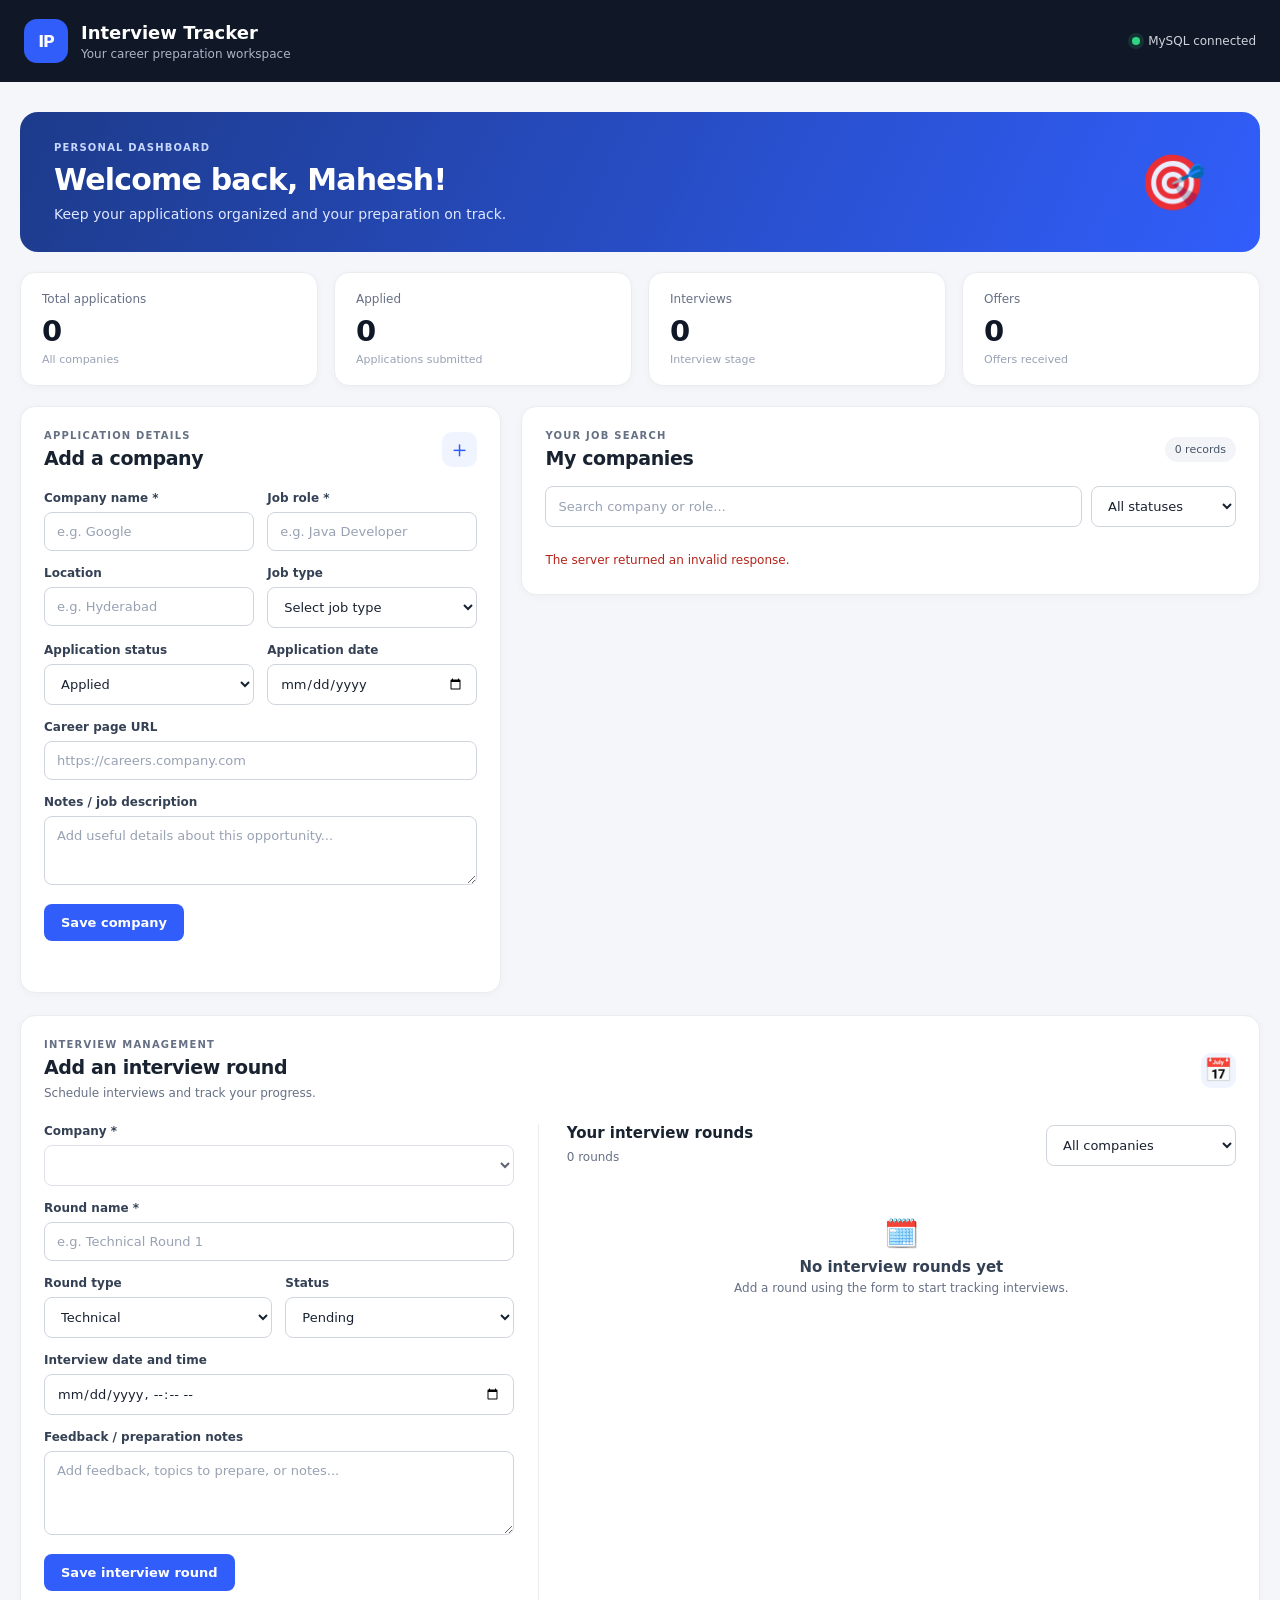
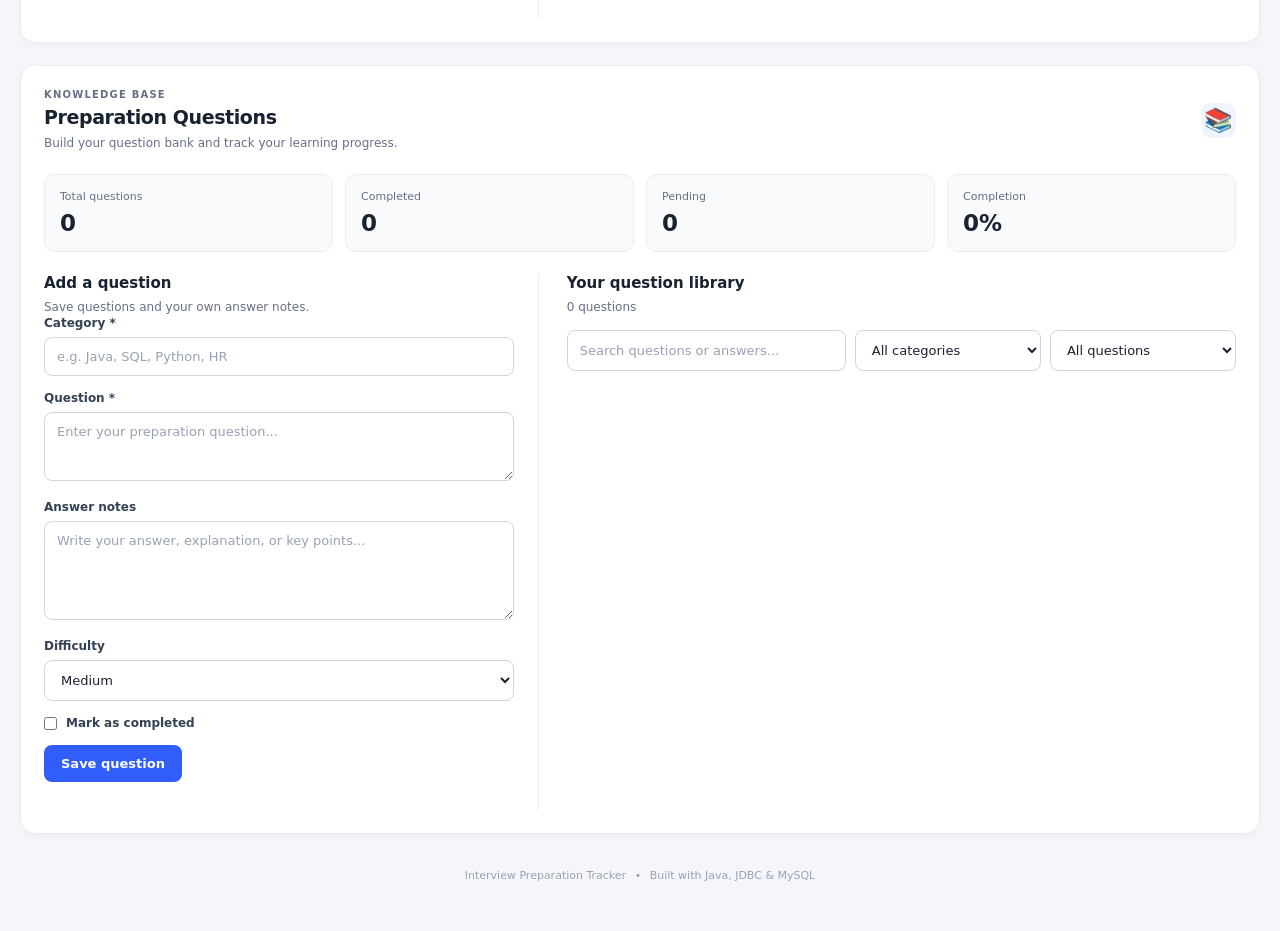
==== frontend/index.html @ dd3cee29 "Build full-stack Interview Preparation Tracker" ====
<!DOCTYPE html>
<html lang="en">
<head>
    <meta charset="UTF-8">
    <meta name="viewport" content="width=device-width, initial-scale=1.0">
    <meta name="description" content="Manage job applications and interview preparation in one place.">
    <title>Interview Preparation Tracker</title>
    <link rel="stylesheet" href="style.css">
</head>
<body>
    <header class="topbar">
        <div class="brand">
            <div class="brand-icon">IP</div>
            <div>
                <h1>Interview Tracker</h1>
                <p>Your career preparation workspace</p>
            </div>
        </div>
        <span class="connection"><span class="connection-dot"></span> MySQL connected</span>
    </header>

    <main class="container">
        <section class="welcome">
            <div>
                <p class="eyebrow">PERSONAL DASHBOARD</p>
                <h2>Welcome back, Mahesh!</h2>
                <p>Keep your applications organized and your preparation on track.</p>
            </div>
            <div class="welcome-icon">🎯</div>
        </section>

        <section class="stats-grid" aria-label="Application statistics">
            <article class="stat-card">
                <span class="stat-label">Total applications</span>
                <strong id="totalCount">0</strong>
                <span class="stat-foot">All companies</span>
            </article>
            <article class="stat-card">
                <span class="stat-label">Applied</span>
                <strong id="appliedCount">0</strong>
                <span class="stat-foot">Applications submitted</span>
            </article>
            <article class="stat-card">
                <span class="stat-label">Interviews</span>
                <strong id="interviewCount">0</strong>
                <span class="stat-foot">Interview stage</span>
            </article>
            <article class="stat-card">
                <span class="stat-label">Offers</span>
                <strong id="offerCount">0</strong>
                <span class="stat-foot">Offers received</span>
            </article>
        </section>

        <section class="content-grid">
            <section class="panel form-panel">
                <div class="panel-heading">
                    <div>
                        <p class="eyebrow">APPLICATION DETAILS</p>
                        <h2 id="formHeading">Add a company</h2>
                    </div>
                    <span class="heading-icon">＋</span>
                </div>

                <form id="companyForm">
                    <div class="form-row">
                        <div class="field">
                            <label for="companyName">Company name *</label>
                            <input id="companyName" name="companyName" type="text"
                                   maxlength="150" placeholder="e.g. Google" required>
                        </div>
                        <div class="field">
                            <label for="jobRole">Job role *</label>
                            <input id="jobRole" name="jobRole" type="text"
                                   maxlength="150" placeholder="e.g. Java Developer" required>
                        </div>
                    </div>

                    <div class="form-row">
                        <div class="field">
                            <label for="jobLocation">Location</label>
                            <input id="jobLocation" name="jobLocation" type="text"
                                   maxlength="150" placeholder="e.g. Hyderabad">
                        </div>
                        <div class="field">
                            <label for="jobType">Job type</label>
                            <select id="jobType" name="jobType">
                                <option value="">Select job type</option>
                                <option>Full-time</option>
                                <option>Part-time</option>
                                <option>Internship</option>
                                <option>Contract</option>
                                <option>Remote</option>
                            </select>
                        </div>
                    </div>

                    <div class="form-row">
                        <div class="field">
                            <label for="applicationStatus">Application status</label>
                            <select id="applicationStatus" name="applicationStatus">
                                <option value="APPLIED">Applied</option>
                                <option value="ASSESSMENT">Assessment</option>
                                <option value="INTERVIEW">Interview</option>
                                <option value="OFFER">Offer</option>
                                <option value="REJECTED">Rejected</option>
                                <option value="WITHDRAWN">Withdrawn</option>
                            </select>
                        </div>
                        <div class="field">
                            <label for="applicationDate">Application date</label>
                            <input id="applicationDate" name="applicationDate" type="date">
                        </div>
                    </div>

                    <div class="field">
                        <label for="websiteUrl">Career page URL</label>
                        <input id="websiteUrl" name="websiteUrl" type="url"
                               maxlength="500" placeholder="https://careers.company.com">
                    </div>

                    <div class="field">
                        <label for="jobDescription">Notes / job description</label>
                        <textarea id="jobDescription" name="jobDescription" rows="3"
                                  placeholder="Add useful details about this opportunity..."></textarea>
                    </div>

                    <div class="form-actions">
                        <button type="submit" class="btn-primary" id="submitButton">Save company</button>
                        <button type="button" class="btn-secondary hidden"
                                id="cancelEditButton">Cancel</button>
                    </div>
                </form>
                <p id="formMessage" class="message" role="status"></p>
            </section>

            <section class="panel companies-panel">
                <div class="panel-heading list-heading">
                    <div>
                        <p class="eyebrow">YOUR JOB SEARCH</p>
                        <h2>My companies</h2>
                    </div>
                    <span id="companyCountLabel" class="count-label">0 records</span>
                </div>

                <div class="toolbar">
                    <input id="searchInput" type="search"
                           placeholder="Search company or role..."
                           aria-label="Search companies">
                    <select id="statusFilter" aria-label="Filter by status">
                        <option value="">All statuses</option>
                        <option value="APPLIED">Applied</option>
                        <option value="ASSESSMENT">Assessment</option>
                        <option value="INTERVIEW">Interview</option>
                        <option value="OFFER">Offer</option>
                        <option value="REJECTED">Rejected</option>
                        <option value="WITHDRAWN">Withdrawn</option>
                    </select>
                </div>

                <div id="loadingMessage" class="empty-state">Loading your companies...</div>
                <div id="companyList" class="company-list"></div>
                <div id="emptyMessage" class="empty-state hidden">
                    <div class="empty-icon">📂</div>
                    <h3>No companies found</h3>
                    <p>Add your first application using the form.</p>
                </div>
                <p id="listMessage" class="message" role="status"></p>
            </section>
        </section>

        <!-- Interview Rounds Management -->
        <section class="panel rounds-panel">
            <div class="panel-heading">
                <div>
                    <p class="eyebrow">INTERVIEW MANAGEMENT</p>
                    <h2 id="roundFormHeading">Add an interview round</h2>
                    <p class="section-subtitle">Schedule interviews and track your progress.</p>
                </div>
                <span class="heading-icon">📅</span>
            </div>

            <div class="rounds-grid">
                <section class="round-form-section">
                    <form id="roundForm">
                        <div class="field">
                            <label for="roundCompanyId">Company *</label>
                            <select id="roundCompanyId" required>
                                <option value="">Select a company</option>
                            </select>
                        </div>

                        <div class="field">
                            <label for="roundName">Round name *</label>
                            <input id="roundName" type="text" maxlength="100"
                                   placeholder="e.g. Technical Round 1" required>
                        </div>

                        <div class="form-row">
                            <div class="field">
                                <label for="roundType">Round type</label>
                                <select id="roundType">
                                    <option value="TECHNICAL">Technical</option>
                                    <option value="HR">HR</option>
                                    <option value="CODING">Coding</option>
                                    <option value="MANAGERIAL">Managerial</option>
                                    <option value="BEHAVIORAL">Behavioral</option>
                                    <option value="APTITUDE">Aptitude</option>
                                    <option value="OTHER">Other</option>
                                </select>
                            </div>
                            <div class="field">
                                <label for="roundStatus">Status</label>
                                <select id="roundStatus">
                                    <option value="PENDING">Pending</option>
                                    <option value="SCHEDULED">Scheduled</option>
                                    <option value="COMPLETED">Completed</option>
                                    <option value="CANCELLED">Cancelled</option>
                                </select>
                            </div>
                        </div>

                        <div class="field">
                            <label for="roundDate">Interview date and time</label>
                            <input id="roundDate" type="datetime-local">
                        </div>

                        <div class="field">
                            <label for="roundFeedback">Feedback / preparation notes</label>
                            <textarea id="roundFeedback" rows="4"
                                      placeholder="Add feedback, topics to prepare, or notes..."></textarea>
                        </div>

                        <div class="form-actions">
                            <button type="submit" class="btn-primary" id="roundSubmitButton">
                                Save interview round
                            </button>
                            <button type="button" class="btn-secondary hidden"
                                    id="cancelRoundEditButton">Cancel</button>
                        </div>
                    </form>
                    <p id="roundFormMessage" class="message" role="status"></p>
                </section>

                <section class="round-list-section">
                    <div class="round-list-heading">
                        <div>
                            <h3>Your interview rounds</h3>
                            <p id="roundCountLabel" class="section-subtitle">0 rounds</p>
                        </div>
                        <select id="roundCompanyFilter" aria-label="Filter rounds by company">
                            <option value="">All companies</option>
                        </select>
                    </div>

                    <div id="roundLoadingMessage" class="empty-state hidden">
                        Loading interview rounds...
                    </div>
                    <div id="roundList" class="round-list"></div>
                    <div id="roundEmptyMessage" class="empty-state hidden">
                        <div class="empty-icon">🗓️</div>
                        <h3>No interview rounds yet</h3>
                        <p>Add a round using the form to start tracking interviews.</p>
                    </div>
                    <p id="roundListMessage" class="message" role="status"></p>
                </section>
            </div>
        </section>

        <!-- PREPARATION QUESTIONS -->
        <section class="panel questions-panel">
            <div class="panel-heading">
                <div>
                    <p class="eyebrow">KNOWLEDGE BASE</p>
                    <h2>Preparation Questions</h2>
                    <p class="section-subtitle">Build your question bank and track your learning progress.</p>
                </div>
                <span class="heading-icon">📚</span>
            </div>

            <div class="question-stats">
                <div class="question-stat">
                    <span>Total questions</span>
                    <strong id="questionTotalCount">0</strong>
                </div>
                <div class="question-stat">
                    <span>Completed</span>
                    <strong id="questionCompletedCount">0</strong>
                </div>
                <div class="question-stat">
                    <span>Pending</span>
                    <strong id="questionPendingCount">0</strong>
                </div>
                <div class="question-stat">
                    <span>Completion</span>
                    <strong id="questionProgressPercent">0%</strong>
                </div>
            </div>

            <div class="questions-grid">
                <section class="question-form-section">
                    <h3 id="questionFormHeading">Add a question</h3>
                    <p class="section-subtitle">Save questions and your own answer notes.</p>

                    <form id="questionForm">
                        <div class="field">
                            <label for="questionCategory">Category *</label>
                            <input id="questionCategory" type="text" maxlength="100"
                                   list="questionCategoryOptions"
                                   placeholder="e.g. Java, SQL, Python, HR" required>
                            <datalist id="questionCategoryOptions">
                                <option value="Java"></option>
                                <option value="SQL"></option>
                                <option value="Python"></option>
                                <option value="JavaScript"></option>
                                <option value="React"></option>
                                <option value="HR"></option>
                                <option value="Aptitude"></option>
                            </datalist>
                        </div>

                        <div class="field">
                            <label for="questionText">Question *</label>
                            <textarea id="questionText" rows="3" maxlength="10000"
                                      placeholder="Enter your preparation question..." required></textarea>
                        </div>

                        <div class="field">
                            <label for="questionAnswerNotes">Answer notes</label>
                            <textarea id="questionAnswerNotes" rows="5"
                                      placeholder="Write your answer, explanation, or key points..."></textarea>
                        </div>

                        <div class="field">
                            <label for="questionDifficulty">Difficulty</label>
                            <select id="questionDifficulty">
                                <option value="EASY">Easy</option>
                                <option value="MEDIUM" selected>Medium</option>
                                <option value="HARD">Hard</option>
                            </select>
                        </div>

                        <div class="field question-completed-field">
                            <label>
                                <input id="questionIsCompleted" type="checkbox">
                                Mark as completed
                            </label>
                        </div>

                        <div class="form-actions">
                            <button type="submit" class="btn-primary" id="questionSubmitButton">
                                Save question
                            </button>
                            <button type="button" class="btn-secondary hidden"
                                    id="cancelQuestionEditButton">Cancel</button>
                        </div>
                    </form>
                    <p id="questionFormMessage" class="message" role="status"></p>
                </section>

                <section class="question-list-section">
                    <div class="question-list-heading">
                        <div>
                            <h3>Your question library</h3>
                            <p id="questionCountLabel" class="section-subtitle">0 questions</p>
                        </div>
                    </div>

                    <div class="question-filters">
                        <input id="questionSearch" type="search"
                               placeholder="Search questions or answers..."
                               aria-label="Search questions">
                        <select id="questionCategoryFilter" aria-label="Filter by category">
                            <option value="">All categories</option>
                        </select>
                        <select id="questionCompletionFilter" aria-label="Filter by completion">
                            <option value="">All questions</option>
                            <option value="pending">Pending</option>
                            <option value="completed">Completed</option>
                        </select>
                    </div>

                    <div id="questionLoadingMessage" class="empty-state hidden">
                        Loading questions...
                    </div>
                    <div id="questionList" class="question-list"></div>
                    <div id="questionEmptyMessage" class="empty-state hidden">
                        <div class="empty-icon">📝</div>
                        <h3>No questions found</h3>
                        <p>Add a question or change your search filters.</p>
                    </div>
                    <p id="questionListMessage" class="message" role="status"></p>
                </section>
            </div>
        </section>



        <footer>
            <p>Interview Preparation Tracker <span>•</span> Built with Java, JDBC & MySQL</p>
        </footer>
    </main>

    <script src="script.js"></script>
</body>
</html>
---- frontend/style.css ----
:root {
    font-family: Inter, ui-sans-serif, system-ui, -apple-system, BlinkMacSystemFont, "Segoe UI", sans-serif;
    color: #182230;
    background: #f4f6fa;
    font-synthesis: none;
    text-rendering: optimizeLegibility;
}

* {
    box-sizing: border-box;
}

body {
    margin: 0;
    min-width: 320px;
}

button, input, select, textarea {
    font: inherit;
}

.topbar {
    min-height: 82px;
    padding: 16px max(24px, calc((100% - 1240px) / 2));
    background: #101828;
    color: #fff;
    display: flex;
    align-items: center;
    justify-content: space-between;
    gap: 20px;
}

.brand {
    display: flex;
    align-items: center;
    gap: 13px;
}

.brand-icon {
    width: 44px;
    height: 44px;
    border-radius: 13px;
    background: #315efb;
    display: grid;
    place-items: center;
    font-weight: 800;
    letter-spacing: -1px;
}

.brand h1 {
    margin: 0;
    font-size: 18px;
    font-weight: 700;
}

.brand p {
    margin: 4px 0 0;
    color: #aab5c5;
    font-size: 12px;
}

.connection {
    display: inline-flex;
    align-items: center;
    gap: 8px;
    color: #d0d5dd;
    font-size: 12px;
}

.connection-dot {
    width: 8px;
    height: 8px;
    border-radius: 50%;
    background: #32d583;
    box-shadow: 0 0 0 4px #32d58322;
}

.container {
    width: min(1240px, calc(100% - 40px));
    margin: 30px auto;
}

.welcome {
    padding: 30px 34px;
    border-radius: 18px;
    background: linear-gradient(115deg, #1d3b8b, #315efb);
    color: #fff;
    display: flex;
    justify-content: space-between;
    align-items: center;
    overflow: hidden;
}

.eyebrow {
    margin: 0 0 9px;
    color: #667085;
    font-size: 10px;
    font-weight: 800;
    letter-spacing: 1.2px;
}

.welcome .eyebrow {
    color: #c7d7fe;
}

.welcome h2 {
    margin: 0;
    font-size: clamp(23px, 3vw, 30px);
    letter-spacing: -0.8px;
}

.welcome p:last-child {
    margin: 9px 0 0;
    color: #e0e7ff;
    font-size: 14px;
}

.welcome-icon {
    font-size: 54px;
    opacity: 0.9;
    padding: 0 20px;
}

.stats-grid {
    display: grid;
    grid-template-columns: repeat(4, 1fr);
    gap: 16px;
    margin: 20px 0;
}

.stat-card, .panel {
    background: #fff;
    border: 1px solid #eaecf0;
    border-radius: 15px;
    box-shadow: 0 2px 8px #10182808;
}

.stat-card {
    padding: 19px 21px;
}

.stat-label, .stat-foot {
    display: block;
    color: #667085;
    font-size: 12px;
}

.stat-card strong {
    display: block;
    margin: 8px 0 5px;
    color: #101828;
    font-size: 29px;
    letter-spacing: -1px;
}

.stat-foot {
    font-size: 11px;
    color: #98a2b3;
}

.content-grid {
    display: grid;
    grid-template-columns: minmax(320px, 0.88fr) minmax(0, 1.35fr);
    gap: 20px;
    align-items: start;
}

.panel {
    padding: 23px;
}

.panel-heading {
    display: flex;
    justify-content: space-between;
    align-items: center;
    margin-bottom: 22px;
}

.panel-heading .eyebrow {
    margin-bottom: 6px;
}

.panel-heading h2 {
    margin: 0;
    font-size: 19px;
    letter-spacing: -0.4px;
}

.heading-icon {
    width: 35px;
    height: 35px;
    display: grid;
    place-items: center;
    border-radius: 10px;
    background: #eff4ff;
    color: #315efb;
    font-size: 23px;
}

.form-row {
    display: grid;
    grid-template-columns: 1fr 1fr;
    gap: 13px;
}

.field {
    margin-bottom: 15px;
}

label {
    display: block;
    margin-bottom: 7px;
    color: #344054;
    font-size: 12px;
    font-weight: 650;
}

input, select, textarea {
    width: 100%;
    min-width: 0;
    padding: 11px 12px;
    border: 1px solid #d0d5dd;
    border-radius: 8px;
    outline: none;
    background: #fff;
    color: #182230;
    font-size: 13px;
    transition: border-color 0.15s, box-shadow 0.15s;
}

input::placeholder, textarea::placeholder {
    color: #98a2b3;
}

input:focus, select:focus, textarea:focus {
    border-color: #6172f3;
    box-shadow: 0 0 0 3px #6172f31c;
}

textarea {
    resize: vertical;
}

.form-actions {
    display: flex;
    gap: 9px;
    flex-wrap: wrap;
}

button {
    border: 0;
    border-radius: 8px;
    cursor: pointer;
    transition: background 0.15s, transform 0.15s;
}

button:disabled {
    opacity: 0.6;
    cursor: wait;
}

.btn-primary {
    padding: 11px 17px;
    background: #315efb;
    color: #fff;
    font-size: 13px;
    font-weight: 650;
}

.btn-primary:hover {
    background: #244bd6;
}

.btn-secondary {
    padding: 11px 15px;
    background: #f2f4f7;
    color: #344054;
    font-size: 13px;
}

.btn-secondary:hover {
    background: #e4e7ec;
}

.list-heading {
    margin-bottom: 17px;
}

.count-label {
    padding: 6px 10px;
    border-radius: 20px;
    background: #f2f4f7;
    color: #475467;
    font-size: 11px;
}

.toolbar {
    display: grid;
    grid-template-columns: minmax(0, 1fr) 145px;
    gap: 9px;
    margin-bottom: 16px;
}

.company-list {
    display: grid;
    gap: 12px;
}

.company-card {
    padding: 16px;
    border: 1px solid #eaecf0;
    border-radius: 12px;
    background: #fff;
}

.company-card-top, .company-identity {
    display: flex;
    align-items: center;
}

.company-card-top {
    justify-content: space-between;
    gap: 10px;
}

.company-identity {
    gap: 11px;
    min-width: 0;
}

.company-initial {
    flex: 0 0 39px;
    width: 39px;
    height: 39px;
    border-radius: 11px;
    display: grid;
    place-items: center;
    background: #eff4ff;
    color: #315efb;
    font-weight: 800;
    font-size: 15px;
}

.company-name {
    margin: 0;
    font-size: 14px;
    font-weight: 750;
    overflow-wrap: anywhere;
}

.company-role {
    margin: 4px 0 0;
    color: #667085;
    font-size: 12px;
}

.status-badge {
    flex-shrink: 0;
    padding: 5px 9px;
    border-radius: 20px;
    font-size: 10px;
    font-weight: 750;
}

.status-applied { background: #eff8ff; color: #175cd3; }
.status-assessment { background: #f4f3ff; color: #5925dc; }
.status-interview { background: #fff6ed; color: #c4320a; }
.status-offer { background: #ecfdf3; color: #027a48; }
.status-rejected { background: #fef3f2; color: #b42318; }
.status-withdrawn { background: #f2f4f7; color: #475467; }

.company-details {
    display: flex;
    flex-wrap: wrap;
    gap: 8px 15px;
    margin-top: 13px;
    color: #667085;
    font-size: 11px;
}

.company-description {
    margin: 12px 0 0;
    color: #475467;
    font-size: 12px;
    line-height: 1.6;
    white-space: pre-wrap;
    overflow-wrap: anywhere;
}

.company-link {
    display: inline-block;
    margin-top: 10px;
    color: #315efb;
    font-size: 11px;
    text-decoration: none;
    font-weight: 650;
}

.company-link:hover {
    text-decoration: underline;
}

.card-actions {
    display: flex;
    justify-content: flex-end;
    gap: 8px;
    margin-top: 14px;
    padding-top: 12px;
    border-top: 1px solid #f2f4f7;
}

.btn-small {
    padding: 7px 11px;
    font-size: 11px;
    font-weight: 650;
}

.btn-edit {
    background: #eff4ff;
    color: #3538cd;
}

.btn-edit:hover {
    background: #dbe7ff;
}

.btn-delete {
    background: #fef3f2;
    color: #b42318;
}

.btn-delete:hover {
    background: #fee4e2;
}

.empty-state {
    padding: 35px 15px;
    text-align: center;
    color: #667085;
    font-size: 13px;
}

.empty-state h3 {
    margin: 8px 0 5px;
    color: #344054;
    font-size: 15px;
}

.empty-state p {
    margin: 0;
    font-size: 12px;
}

.empty-icon {
    font-size: 28px;
}

.message {
    min-height: 18px;
    margin: 10px 0 0;
    font-size: 12px;
}

.message.success { color: #027a48; }
.message.error { color: #b42318; }

.hidden {
    display: none !important;
}

footer {
    padding: 24px 0 8px;
    text-align: center;
    color: #98a2b3;
    font-size: 11px;
}

footer span {
    padding: 0 5px;
}

@media (max-width: 900px) {
    .content-grid {
        grid-template-columns: 1fr;
    }
}

@media (max-width: 620px) {
    .topbar {
        align-items: flex-start;
        flex-direction: column;
        padding: 16px 20px;
        gap: 12px;
    }

    .container {
        width: min(100% - 24px, 520px);
        margin: 16px auto;
    }

    .welcome {
        padding: 23px;
    }

    .welcome-icon {
        padding: 0;
        font-size: 38px;
    }

    .stats-grid {
        grid-template-columns: repeat(2, 1fr);
        gap: 10px;
    }

    .stat-card {
        padding: 15px;
    }

    .panel {
        padding: 17px;
    }

    .form-row {
        grid-template-columns: 1fr;
        gap: 0;
    }

    .toolbar {
        grid-template-columns: 1fr;
    }

    .company-card-top {
        align-items: flex-start;
    }
}

/* =========================
   INTERVIEW ROUNDS
========================= */

.rounds-panel {
    margin-top: 22px;
}

.section-subtitle {
    margin: 6px 0 0;
    color: #667085;
    font-size: 12px;
    line-height: 1.5;
}

.rounds-grid {
    display: grid;
    grid-template-columns: minmax(280px, 0.85fr) minmax(0, 1.15fr);
    gap: 28px;
    align-items: start;
}

.round-form-section {
    padding-right: 24px;
    border-right: 1px solid #eaecf0;
}

.round-list-heading {
    display: flex;
    align-items: center;
    justify-content: space-between;
    gap: 12px;
    margin-bottom: 16px;
}

.round-list-heading h3 {
    margin: 0;
    color: #182230;
    font-size: 15px;
}

.round-list-heading select {
    max-width: 190px;
}

.round-list {
    display: grid;
    gap: 12px;
}

.round-card {
    padding: 16px;
    border: 1px solid #eaecf0;
    border-radius: 12px;
    background: #fff;
}

.round-card-top {
    display: flex;
    justify-content: space-between;
    align-items: flex-start;
    gap: 12px;
}

.round-title-block {
    min-width: 0;
}

.round-name {
    margin: 0;
    color: #182230;
    font-size: 14px;
    font-weight: 750;
    overflow-wrap: anywhere;
}

.round-company {
    margin: 5px 0 0;
    color: #667085;
    font-size: 12px;
}

.round-status {
    flex-shrink: 0;
    padding: 5px 9px;
    border-radius: 20px;
    font-size: 10px;
    font-weight: 750;
}

.round-status.status-pending {
    background: #f2f4f7;
    color: #475467;
}

.round-status.status-scheduled {
    background: #eff8ff;
    color: #175cd3;
}

.round-status.status-completed {
    background: #ecfdf3;
    color: #027a48;
}

.round-status.status-cancelled {
    background: #fef3f2;
    color: #b42318;
}

.round-details {
    display: flex;
    flex-wrap: wrap;
    gap: 8px 15px;
    margin-top: 13px;
    color: #667085;
    font-size: 11px;
}

.round-feedback {
    margin: 12px 0 0;
    padding: 10px 12px;
    border-radius: 8px;
    background: #f8f9fc;
    color: #475467;
    font-size: 12px;
    line-height: 1.6;
    white-space: pre-wrap;
    overflow-wrap: anywhere;
}

@media (max-width: 900px) {
    .rounds-grid {
        grid-template-columns: 1fr;
        gap: 24px;
    }

    .round-form-section {
        padding-right: 0;
        padding-bottom: 22px;
        border-right: 0;
        border-bottom: 1px solid #eaecf0;
    }
}

@media (max-width: 620px) {
    .round-list-heading {
        align-items: flex-start;
        flex-direction: column;
    }

    .round-list-heading select {
        max-width: none;
    }

    .round-card-top {
        align-items: flex-start;
    }
}

/* =========================
   PREPARATION QUESTIONS
========================= */

.questions-panel {
    margin-top: 22px;
}

.question-stats {
    display: grid;
    grid-template-columns: repeat(4, minmax(0, 1fr));
    gap: 12px;
    margin: 22px 0;
}

.question-stat {
    padding: 15px;
    border: 1px solid #eaecf0;
    border-radius: 11px;
    background: #f9fafb;
}

.question-stat span {
    display: block;
    color: #667085;
    font-size: 11px;
}

.question-stat strong {
    display: block;
    margin-top: 7px;
    color: #182230;
    font-size: 23px;
}

.questions-grid {
    display: grid;
    grid-template-columns: minmax(260px, 0.85fr) minmax(0, 1.15fr);
    gap: 28px;
    align-items: start;
}

.question-form-section {
    padding-right: 24px;
    border-right: 1px solid #eaecf0;
}

.question-form-section h3,
.question-list-heading h3 {
    margin: 0;
    color: #182230;
    font-size: 15px;
}

.question-completed-field label {
    display: flex;
    align-items: center;
    gap: 9px;
    cursor: pointer;
}

.question-completed-field input {
    width: auto;
    margin: 0;
}

.question-list-heading {
    margin-bottom: 14px;
}

.question-filters {
    display: grid;
    grid-template-columns: 1.5fr 1fr 1fr;
    gap: 9px;
    margin-bottom: 16px;
}

.question-filters input,
.question-filters select {
    min-width: 0;
    width: 100%;
}

.question-list {
    display: grid;
    gap: 12px;
}

.question-card {
    padding: 16px;
    border: 1px solid #eaecf0;
    border-radius: 12px;
    background: #fff;
}

.question-card-top {
    display: flex;
    align-items: center;
    justify-content: space-between;
    flex-wrap: wrap;
    gap: 9px;
}

.question-badges {
    display: flex;
    flex-wrap: wrap;
    gap: 7px;
}

.question-category,
.question-difficulty,
.question-completion {
    display: inline-flex;
    align-items: center;
    padding: 5px 9px;
    border-radius: 20px;
    font-size: 10px;
    font-weight: 700;
}

.question-category {
    background: #eff8ff;
    color: #175cd3;
}

.difficulty-easy {
    background: #ecfdf3;
    color: #027a48;
}

.difficulty-medium {
    background: #fffaeb;
    color: #b54708;
}

.difficulty-hard {
    background: #fef3f2;
    color: #b42318;
}

.question-completion.is-completed {
    background: #ecfdf3;
    color: #027a48;
}

.question-completion.is-pending {
    background: #f2f4f7;
    color: #475467;
}

.question-card-title {
    margin: 13px 0;
    color: #182230;
    font-size: 14px;
    line-height: 1.6;
    overflow-wrap: anywhere;
}

.question-answer {
    margin: 10px 0;
    padding: 10px 12px;
    border-radius: 8px;
    background: #f8f9fc;
    color: #475467;
    font-size: 12px;
}

.question-answer summary {
    cursor: pointer;
    color: #344054;
    font-weight: 650;
}

.question-answer-content {
    margin: 10px 0 0;
    line-height: 1.7;
    white-space: pre-wrap;
    overflow-wrap: anywhere;
}

.btn-completion {
    background: #ecfdf3;
    color: #027a48;
}

.btn-completion:hover {
    background: #d1fadf;
}

@media (max-width: 900px) {
    .questions-grid {
        grid-template-columns: 1fr;
        gap: 24px;
    }

    .question-form-section {
        padding-right: 0;
        padding-bottom: 22px;
        border-right: 0;
        border-bottom: 1px solid #eaecf0;
    }
}

@media (max-width: 620px) {
    .question-stats {
        grid-template-columns: repeat(2, minmax(0, 1fr));
    }

    .question-filters {
        grid-template-columns: 1fr;
    }
}
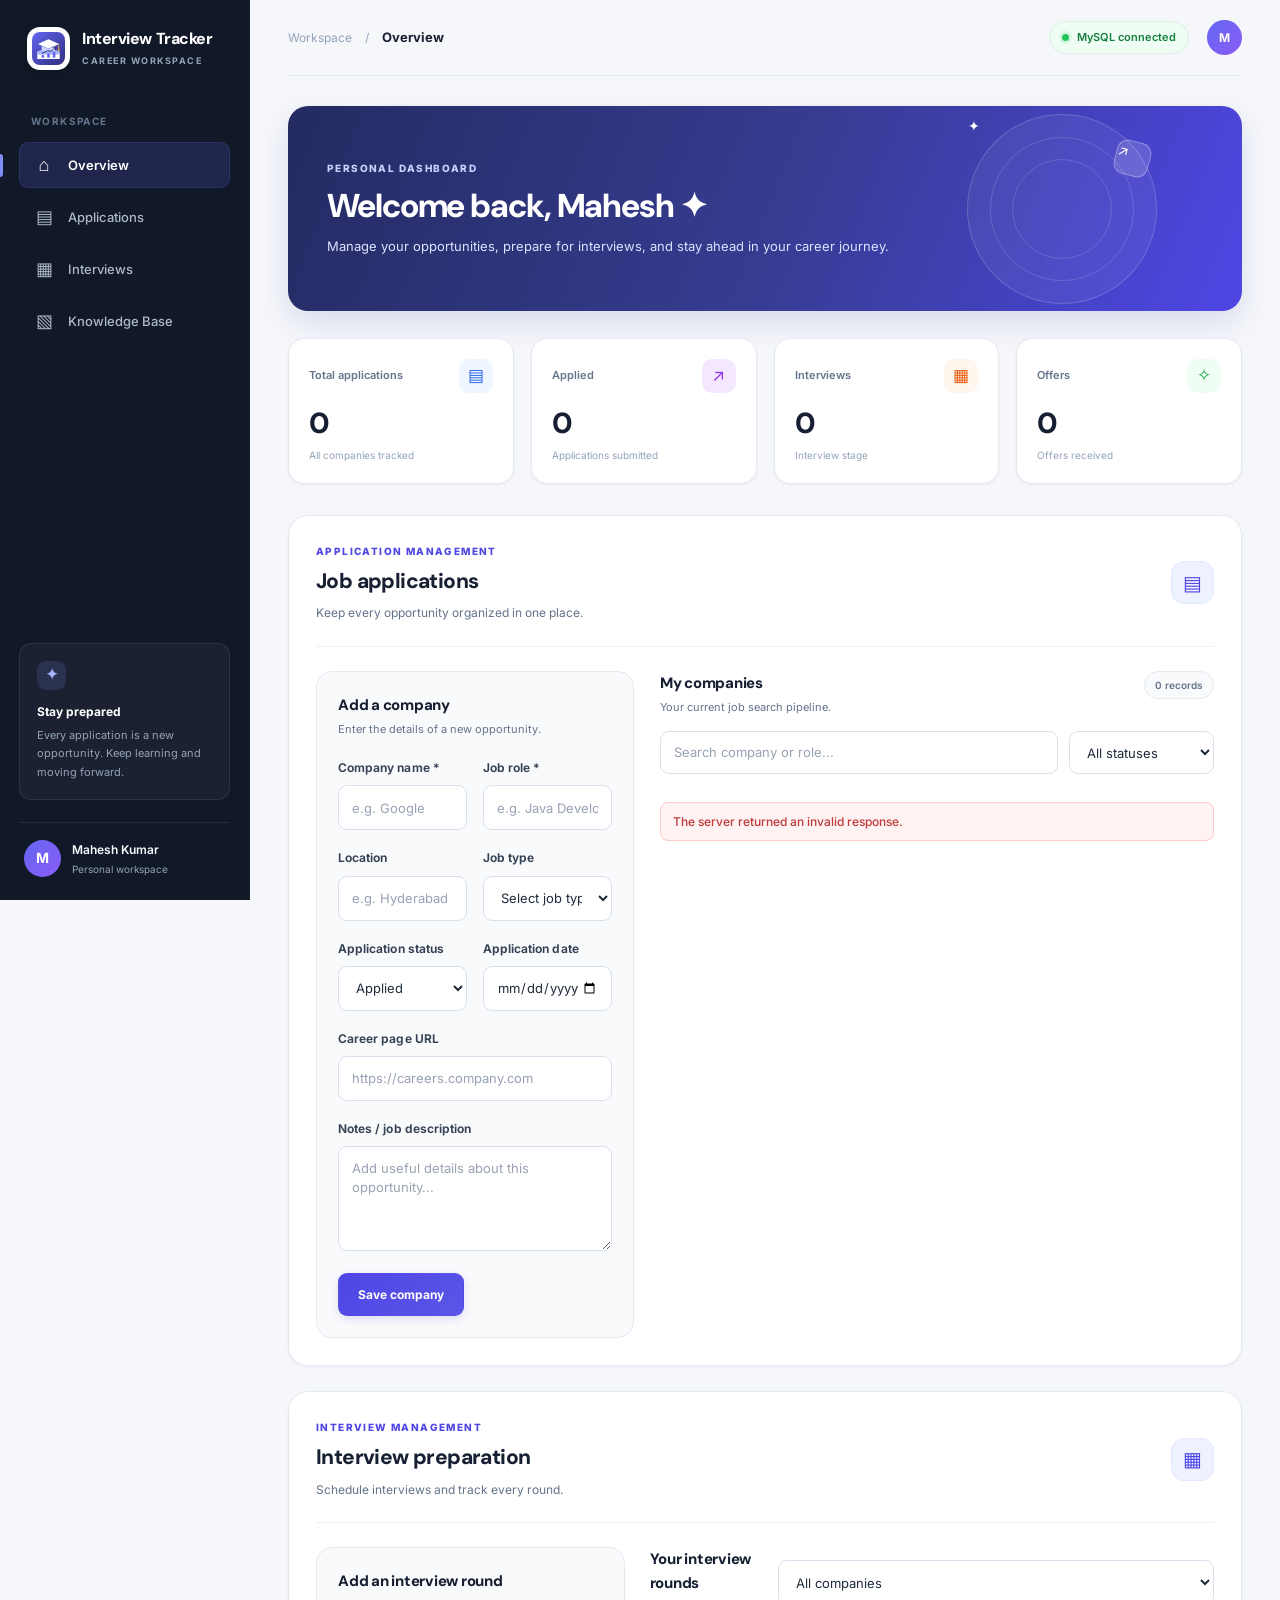
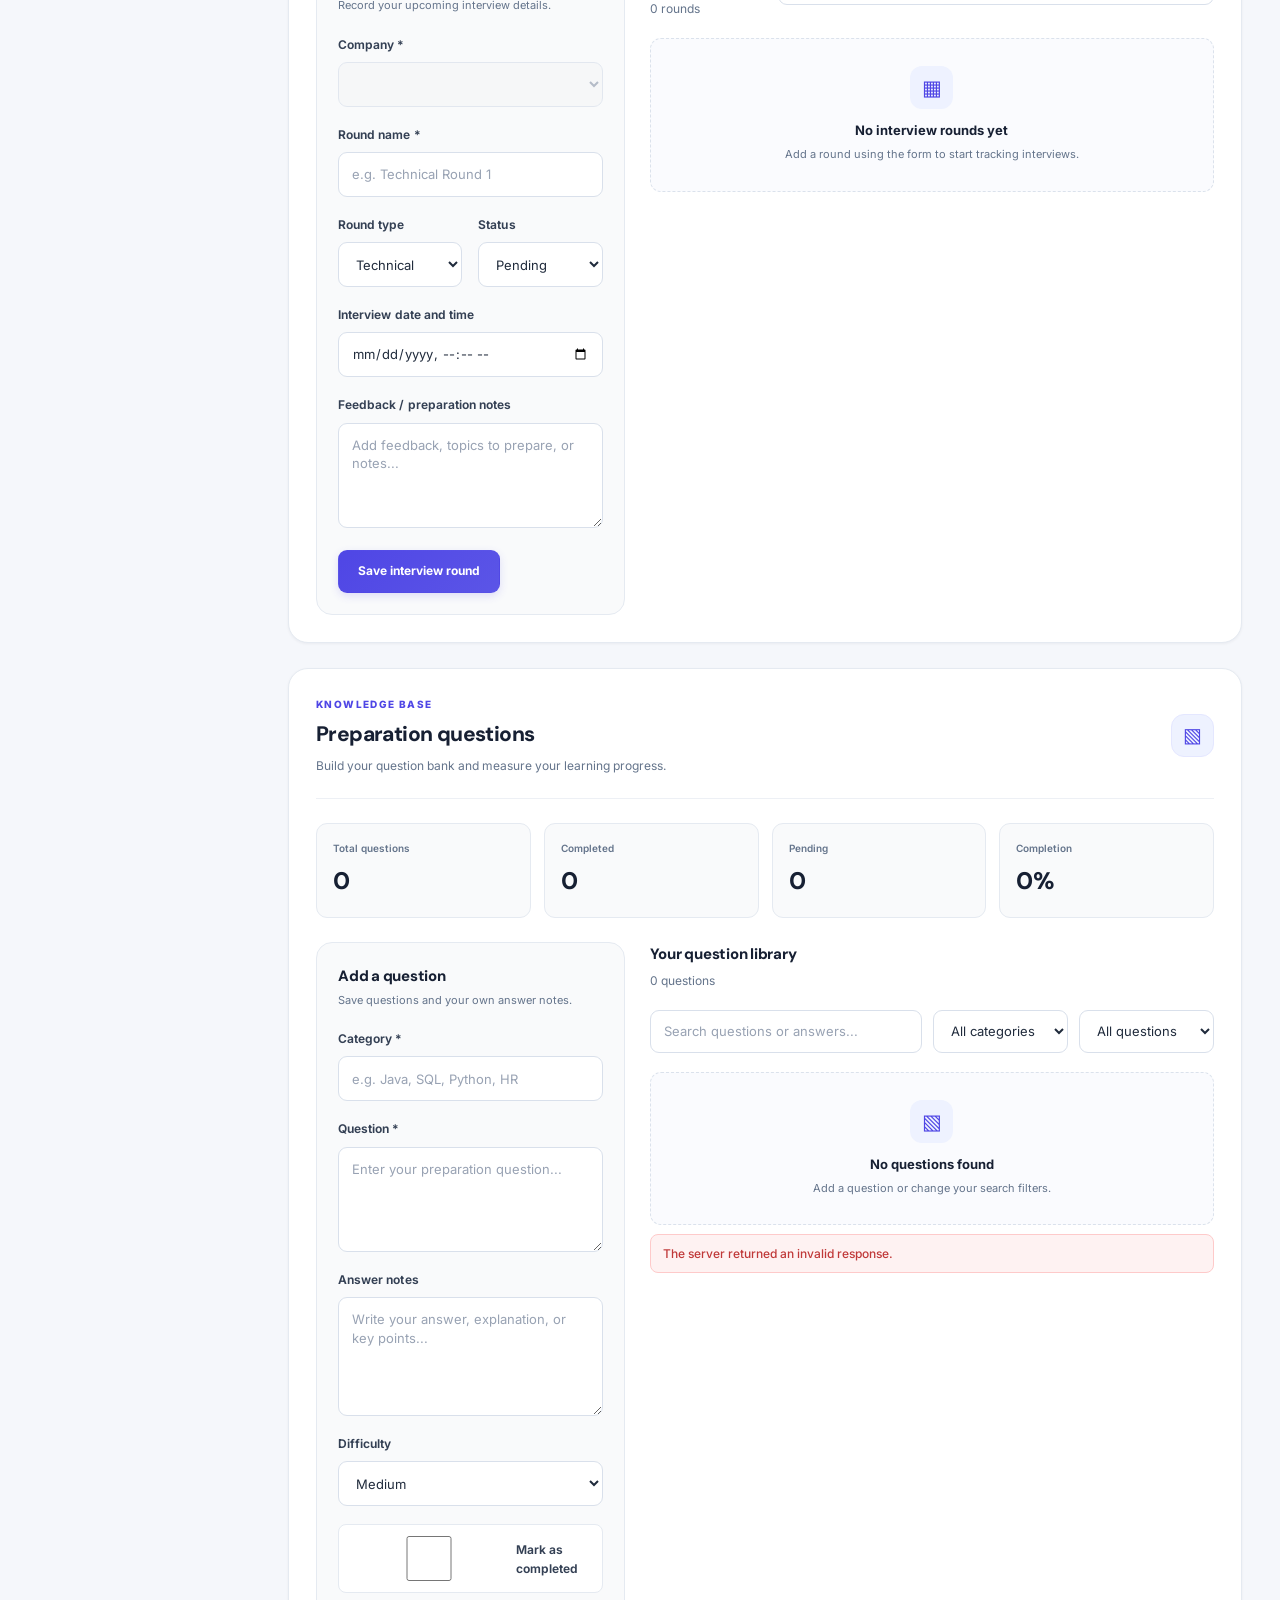
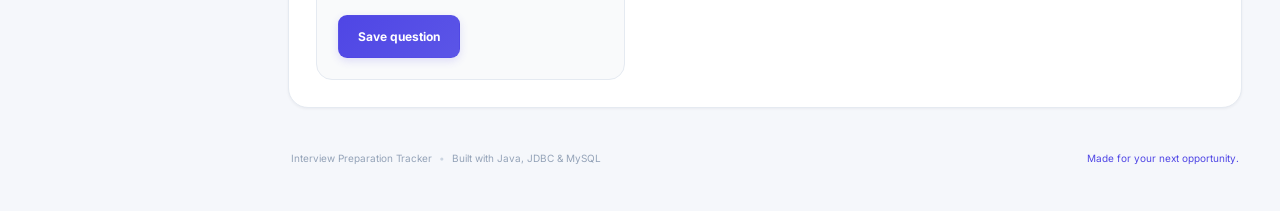
==== commit 2c0be400: "Polish enterprise UI and accessibility" ====
--- a/frontend/index.html
+++ b/frontend/index.html
@@ -3,102 +3,245 @@
 <head>
     <meta charset="UTF-8">
     <meta name="viewport" content="width=device-width, initial-scale=1.0">
-    <meta name="description" content="Manage job applications and interview preparation in one place.">
-    <title>Interview Preparation Tracker</title>
+    <meta name="description" content="Manage job applications, interviews and preparation in one professional workspace.">
+    <meta name="theme-color" content="#101828">
+    <title>Interview Tracker | Career Workspace</title>
     <link rel="stylesheet" href="style.css">
+    <link rel="icon" type="image/svg+xml" href="assets/logo.svg">
 </head>
 <body>
-    <header class="topbar">
-        <div class="brand">
-            <div class="brand-icon">IP</div>
-            <div>
+
+<div class="app-shell">
+
+    <!-- SIDEBAR -->
+    <aside class="sidebar">
+        <a href="#overview" class="brand">
+            <div class="brand-icon"><img src="assets/logo.svg" alt="Interview Tracker logo"></div>
+            <div class="brand-copy">
                 <h1>Interview Tracker</h1>
-                <p>Your career preparation workspace</p>
+                <p>CAREER WORKSPACE</p>
+            </div>
+        </a>
+
+        <div class="sidebar-label">WORKSPACE</div>
+
+        <nav class="sidebar-nav" aria-label="Main navigation">
+            <a href="#overview" class="nav-link active">
+                <span class="nav-icon">⌂</span>
+                <span>Overview</span>
+            </a>
+            <a href="#applications" class="nav-link">
+                <span class="nav-icon">▤</span>
+                <span>Applications</span>
+            </a>
+            <a href="#interviews" class="nav-link">
+                <span class="nav-icon">▦</span>
+                <span>Interviews</span>
+            </a>
+            <a href="#knowledge-base" class="nav-link">
+                <span class="nav-icon">▧</span>
+                <span>Knowledge Base</span>
+            </a>
+        </nav>
+
+        <div class="sidebar-bottom">
+            <div class="sidebar-tip">
+                <div class="tip-icon">✦</div>
+                <h3>Stay prepared</h3>
+                <p>Every application is a new opportunity. Keep learning and moving forward.</p>
+            </div>
+
+            <div class="sidebar-user">
+                <div class="user-avatar">M</div>
+                <div>
+                    <strong>Mahesh Kumar</strong>
+                    <span>Personal workspace</span>
+                </div>
             </div>
         </div>
-        <span class="connection"><span class="connection-dot"></span> MySQL connected</span>
-    </header>
-
-    <main class="container">
-        <section class="welcome">
-            <div>
-                <p class="eyebrow">PERSONAL DASHBOARD</p>
-                <h2>Welcome back, Mahesh!</h2>
-                <p>Keep your applications organized and your preparation on track.</p>
+    </aside>
+
+    <!-- MAIN CONTENT -->
+    <main class="main-area">
+
+        <!-- TOPBAR -->
+        <header class="topbar">
+            <div class="topbar-left">
+                <span class="topbar-context">Workspace</span>
+                <span class="topbar-divider">/</span>
+                <strong id="topbarPageTitle" aria-current="page">Overview</strong>
             </div>
-            <div class="welcome-icon">🎯</div>
-        </section>
-
-        <section class="stats-grid" aria-label="Application statistics">
-            <article class="stat-card">
-                <span class="stat-label">Total applications</span>
-                <strong id="totalCount">0</strong>
-                <span class="stat-foot">All companies</span>
-            </article>
-            <article class="stat-card">
-                <span class="stat-label">Applied</span>
-                <strong id="appliedCount">0</strong>
-                <span class="stat-foot">Applications submitted</span>
-            </article>
-            <article class="stat-card">
-                <span class="stat-label">Interviews</span>
-                <strong id="interviewCount">0</strong>
-                <span class="stat-foot">Interview stage</span>
-            </article>
-            <article class="stat-card">
-                <span class="stat-label">Offers</span>
-                <strong id="offerCount">0</strong>
-                <span class="stat-foot">Offers received</span>
-            </article>
-        </section>
-
-        <section class="content-grid">
-            <section class="panel form-panel">
-                <div class="panel-heading">
+
+            <div class="topbar-right">
+                <span class="connection">
+                    <span class="connection-dot"></span>
+                    MySQL connected
+                </span>
+                <div class="topbar-avatar">M</div>
+            </div>
+        </header>
+
+        <div class="container">
+
+            <!-- DASHBOARD -->
+            <section class="welcome" id="overview">
+                <div class="welcome-content">
+                    <p class="eyebrow">PERSONAL DASHBOARD</p>
+                    <h2>Welcome back, Mahesh <span>✦</span></h2>
+                    <p>Manage your opportunities, prepare for interviews, and stay ahead in your career journey.</p>
+                </div>
+                <div class="welcome-art" aria-hidden="true">
+                    <div class="welcome-art-circle">✦</div>
+                    <div class="welcome-art-small">↗</div>
+                </div>
+            </section>
+
+            <!-- APPLICATION STATISTICS -->
+            <section class="stats-grid" aria-label="Application statistics">
+                <article class="stat-card stat-blue">
+                    <div class="stat-top">
+                        <span class="stat-label">Total applications</span>
+                        <span class="stat-icon">▤</span>
+                    </div>
+                    <strong id="totalCount">0</strong>
+                    <span class="stat-foot">All companies tracked</span>
+                </article>
+
+                <article class="stat-card stat-purple">
+                    <div class="stat-top">
+                        <span class="stat-label">Applied</span>
+                        <span class="stat-icon">↗</span>
+                    </div>
+                    <strong id="appliedCount">0</strong>
+                    <span class="stat-foot">Applications submitted</span>
+                </article>
+
+                <article class="stat-card stat-orange">
+                    <div class="stat-top">
+                        <span class="stat-label">Interviews</span>
+                        <span class="stat-icon">▦</span>
+                    </div>
+                    <strong id="interviewCount">0</strong>
+                    <span class="stat-foot">Interview stage</span>
+                </article>
+
+                <article class="stat-card stat-green">
+                    <div class="stat-top">
+                        <span class="stat-label">Offers</span>
+                        <span class="stat-icon">✧</span>
+                    </div>
+                    <strong id="offerCount">0</strong>
+                    <span class="stat-foot">Offers received</span>
+                </article>
+            </section>
+
+            <!-- APPLICATIONS -->
+            <section class="panel applications-panel" id="applications">
+                <div class="section-header">
                     <div>
-                        <p class="eyebrow">APPLICATION DETAILS</p>
-                        <h2 id="formHeading">Add a company</h2>
-                    </div>
-                    <span class="heading-icon">＋</span>
-                </div>
-
-                <form id="companyForm">
-                    <div class="form-row">
-                        <div class="field">
-                            <label for="companyName">Company name *</label>
-                            <input id="companyName" name="companyName" type="text"
-                                   maxlength="150" placeholder="e.g. Google" required>
-                        </div>
-                        <div class="field">
-                            <label for="jobRole">Job role *</label>
-                            <input id="jobRole" name="jobRole" type="text"
-                                   maxlength="150" placeholder="e.g. Java Developer" required>
-                        </div>
-                    </div>
-
-                    <div class="form-row">
-                        <div class="field">
-                            <label for="jobLocation">Location</label>
-                            <input id="jobLocation" name="jobLocation" type="text"
-                                   maxlength="150" placeholder="e.g. Hyderabad">
-                        </div>
-                        <div class="field">
-                            <label for="jobType">Job type</label>
-                            <select id="jobType" name="jobType">
-                                <option value="">Select job type</option>
-                                <option>Full-time</option>
-                                <option>Part-time</option>
-                                <option>Internship</option>
-                                <option>Contract</option>
-                                <option>Remote</option>
-                            </select>
-                        </div>
-                    </div>
-
-                    <div class="form-row">
-                        <div class="field">
-                            <label for="applicationStatus">Application status</label>
-                            <select id="applicationStatus" name="applicationStatus">
+                        <p class="eyebrow">APPLICATION MANAGEMENT</p>
+                        <h2>Job applications</h2>
+                        <p class="section-subtitle">Keep every opportunity organized in one place.</p>
+                    </div>
+                    <span class="section-icon">▤</span>
+                </div>
+
+                <div class="content-grid">
+                    <section class="form-panel">
+                        <div class="subsection-heading">
+                            <div>
+                                <h3 id="formHeading">Add a company</h3>
+                                <p>Enter the details of a new opportunity.</p>
+                            </div>
+                        </div>
+
+                        <form id="companyForm">
+                            <div class="form-row">
+                                <div class="field">
+                                    <label for="companyName">Company name *</label>
+                                    <input id="companyName" name="companyName" type="text"
+                                           maxlength="150" placeholder="e.g. Google" required>
+                                </div>
+                                <div class="field">
+                                    <label for="jobRole">Job role *</label>
+                                    <input id="jobRole" name="jobRole" type="text"
+                                           maxlength="150" placeholder="e.g. Java Developer" required>
+                                </div>
+                            </div>
+
+                            <div class="form-row">
+                                <div class="field">
+                                    <label for="jobLocation">Location</label>
+                                    <input id="jobLocation" name="jobLocation" type="text"
+                                           maxlength="150" placeholder="e.g. Hyderabad">
+                                </div>
+                                <div class="field">
+                                    <label for="jobType">Job type</label>
+                                    <select id="jobType" name="jobType">
+                                        <option value="">Select job type</option>
+                                        <option>Full-time</option>
+                                        <option>Part-time</option>
+                                        <option>Internship</option>
+                                        <option>Contract</option>
+                                        <option>Remote</option>
+                                    </select>
+                                </div>
+                            </div>
+
+                            <div class="form-row">
+                                <div class="field">
+                                    <label for="applicationStatus">Application status</label>
+                                    <select id="applicationStatus" name="applicationStatus">
+                                        <option value="APPLIED">Applied</option>
+                                        <option value="ASSESSMENT">Assessment</option>
+                                        <option value="INTERVIEW">Interview</option>
+                                        <option value="OFFER">Offer</option>
+                                        <option value="REJECTED">Rejected</option>
+                                        <option value="WITHDRAWN">Withdrawn</option>
+                                    </select>
+                                </div>
+                                <div class="field">
+                                    <label for="applicationDate">Application date</label>
+                                    <input id="applicationDate" name="applicationDate" type="date">
+                                </div>
+                            </div>
+
+                            <div class="field">
+                                <label for="websiteUrl">Career page URL</label>
+                                <input id="websiteUrl" name="websiteUrl" type="url"
+                                       maxlength="500" placeholder="https://careers.company.com">
+                            </div>
+
+                            <div class="field">
+                                <label for="jobDescription">Notes / job description</label>
+                                <textarea id="jobDescription" name="jobDescription" rows="3"
+                                          placeholder="Add useful details about this opportunity..."></textarea>
+                            </div>
+
+                            <div class="form-actions">
+                                <button type="submit" class="btn-primary" id="submitButton">Save company</button>
+                                <button type="button" class="btn-secondary hidden"
+                                        id="cancelEditButton">Cancel</button>
+                            </div>
+                        </form>
+                        <p id="formMessage" class="message" role="status"></p>
+                    </section>
+
+                    <section class="companies-panel">
+                        <div class="subsection-heading list-heading">
+                            <div>
+                                <h3>My companies</h3>
+                                <p>Your current job search pipeline.</p>
+                            </div>
+                            <span id="companyCountLabel" class="count-label">0 records</span>
+                        </div>
+
+                        <div class="toolbar">
+                            <input id="searchInput" type="search"
+                                   placeholder="Search company or role..."
+                                   aria-label="Search companies">
+                            <select id="statusFilter" aria-label="Filter by status">
+                                <option value="">All statuses</option>
                                 <option value="APPLIED">Applied</option>
                                 <option value="ASSESSMENT">Assessment</option>
                                 <option value="INTERVIEW">Interview</option>
@@ -107,300 +250,269 @@
                                 <option value="WITHDRAWN">Withdrawn</option>
                             </select>
                         </div>
-                        <div class="field">
-                            <label for="applicationDate">Application date</label>
-                            <input id="applicationDate" name="applicationDate" type="date">
-                        </div>
-                    </div>
-
-                    <div class="field">
-                        <label for="websiteUrl">Career page URL</label>
-                        <input id="websiteUrl" name="websiteUrl" type="url"
-                               maxlength="500" placeholder="https://careers.company.com">
-                    </div>
-
-                    <div class="field">
-                        <label for="jobDescription">Notes / job description</label>
-                        <textarea id="jobDescription" name="jobDescription" rows="3"
-                                  placeholder="Add useful details about this opportunity..."></textarea>
-                    </div>
-
-                    <div class="form-actions">
-                        <button type="submit" class="btn-primary" id="submitButton">Save company</button>
-                        <button type="button" class="btn-secondary hidden"
-                                id="cancelEditButton">Cancel</button>
-                    </div>
-                </form>
-                <p id="formMessage" class="message" role="status"></p>
+
+                        <div id="loadingMessage" class="empty-state loading-state" role="status" aria-live="polite">
+                            <span class="loading-spinner" aria-hidden="true"></span>
+                            <span>Loading your companies...</span>
+                        </div>
+                        <div id="companyList" class="company-list"></div>
+                        <div id="emptyMessage" class="empty-state hidden">
+                            <div class="empty-icon">▤</div>
+                            <h3>No companies found</h3>
+                            <p>Add your first application using the form.</p>
+                        </div>
+                        <p id="listMessage" class="message" role="status"></p>
+                    </section>
+                </div>
             </section>
 
-            <section class="panel companies-panel">
-                <div class="panel-heading list-heading">
+            <!-- INTERVIEWS -->
+            <section class="panel rounds-panel" id="interviews">
+                <div class="section-header">
                     <div>
-                        <p class="eyebrow">YOUR JOB SEARCH</p>
-                        <h2>My companies</h2>
-                    </div>
-                    <span id="companyCountLabel" class="count-label">0 records</span>
-                </div>
-
-                <div class="toolbar">
-                    <input id="searchInput" type="search"
-                           placeholder="Search company or role..."
-                           aria-label="Search companies">
-                    <select id="statusFilter" aria-label="Filter by status">
-                        <option value="">All statuses</option>
-                        <option value="APPLIED">Applied</option>
-                        <option value="ASSESSMENT">Assessment</option>
-                        <option value="INTERVIEW">Interview</option>
-                        <option value="OFFER">Offer</option>
-                        <option value="REJECTED">Rejected</option>
-                        <option value="WITHDRAWN">Withdrawn</option>
-                    </select>
-                </div>
-
-                <div id="loadingMessage" class="empty-state">Loading your companies...</div>
-                <div id="companyList" class="company-list"></div>
-                <div id="emptyMessage" class="empty-state hidden">
-                    <div class="empty-icon">📂</div>
-                    <h3>No companies found</h3>
-                    <p>Add your first application using the form.</p>
-                </div>
-                <p id="listMessage" class="message" role="status"></p>
+                        <p class="eyebrow">INTERVIEW MANAGEMENT</p>
+                        <h2>Interview preparation</h2>
+                        <p class="section-subtitle">Schedule interviews and track every round.</p>
+                    </div>
+                    <span class="section-icon">▦</span>
+                </div>
+
+                <div class="rounds-grid">
+                    <section class="round-form-section">
+                        <div class="subsection-heading">
+                            <div>
+                                <h3 id="roundFormHeading">Add an interview round</h3>
+                                <p>Record your upcoming interview details.</p>
+                            </div>
+                        </div>
+
+                        <form id="roundForm">
+                            <div class="field">
+                                <label for="roundCompanyId">Company *</label>
+                                <select id="roundCompanyId" required>
+                                    <option value="">Select a company</option>
+                                </select>
+                            </div>
+
+                            <div class="field">
+                                <label for="roundName">Round name *</label>
+                                <input id="roundName" type="text" maxlength="100"
+                                       placeholder="e.g. Technical Round 1" required>
+                            </div>
+
+                            <div class="form-row">
+                                <div class="field">
+                                    <label for="roundType">Round type</label>
+                                    <select id="roundType">
+                                        <option value="TECHNICAL">Technical</option>
+                                        <option value="HR">HR</option>
+                                        <option value="CODING">Coding</option>
+                                        <option value="MANAGERIAL">Managerial</option>
+                                        <option value="BEHAVIORAL">Behavioral</option>
+                                        <option value="APTITUDE">Aptitude</option>
+                                        <option value="OTHER">Other</option>
+                                    </select>
+                                </div>
+                                <div class="field">
+                                    <label for="roundStatus">Status</label>
+                                    <select id="roundStatus">
+                                        <option value="PENDING">Pending</option>
+                                        <option value="SCHEDULED">Scheduled</option>
+                                        <option value="COMPLETED">Completed</option>
+                                        <option value="CANCELLED">Cancelled</option>
+                                    </select>
+                                </div>
+                            </div>
+
+                            <div class="field">
+                                <label for="roundDate">Interview date and time</label>
+                                <input id="roundDate" type="datetime-local">
+                            </div>
+
+                            <div class="field">
+                                <label for="roundFeedback">Feedback / preparation notes</label>
+                                <textarea id="roundFeedback" rows="4"
+                                          placeholder="Add feedback, topics to prepare, or notes..."></textarea>
+                            </div>
+
+                            <div class="form-actions">
+                                <button type="submit" class="btn-primary" id="roundSubmitButton">
+                                    Save interview round
+                                </button>
+                                <button type="button" class="btn-secondary hidden"
+                                        id="cancelRoundEditButton">Cancel</button>
+                            </div>
+                        </form>
+                        <p id="roundFormMessage" class="message" role="status"></p>
+                    </section>
+
+                    <section class="round-list-section">
+                        <div class="round-list-heading">
+                            <div>
+                                <h3>Your interview rounds</h3>
+                                <p id="roundCountLabel" class="section-subtitle">0 rounds</p>
+                            </div>
+                            <select id="roundCompanyFilter" aria-label="Filter rounds by company">
+                                <option value="">All companies</option>
+                            </select>
+                        </div>
+
+                        <div id="roundLoadingMessage" class="empty-state loading-state hidden" role="status" aria-live="polite">
+                            <span class="loading-spinner" aria-hidden="true"></span>
+                            <span>Loading interview rounds...</span>
+                        </div>
+                        <div id="roundList" class="round-list"></div>
+                        <div id="roundEmptyMessage" class="empty-state hidden">
+                            <div class="empty-icon">▦</div>
+                            <h3>No interview rounds yet</h3>
+                            <p>Add a round using the form to start tracking interviews.</p>
+                        </div>
+                        <p id="roundListMessage" class="message" role="status"></p>
+                    </section>
+                </div>
             </section>
-        </section>
-
-        <!-- Interview Rounds Management -->
-        <section class="panel rounds-panel">
-            <div class="panel-heading">
-                <div>
-                    <p class="eyebrow">INTERVIEW MANAGEMENT</p>
-                    <h2 id="roundFormHeading">Add an interview round</h2>
-                    <p class="section-subtitle">Schedule interviews and track your progress.</p>
-                </div>
-                <span class="heading-icon">📅</span>
-            </div>
-
-            <div class="rounds-grid">
-                <section class="round-form-section">
-                    <form id="roundForm">
-                        <div class="field">
-                            <label for="roundCompanyId">Company *</label>
-                            <select id="roundCompanyId" required>
-                                <option value="">Select a company</option>
+
+            <!-- KNOWLEDGE BASE -->
+            <section class="panel questions-panel" id="knowledge-base">
+                <div class="section-header">
+                    <div>
+                        <p class="eyebrow">KNOWLEDGE BASE</p>
+                        <h2>Preparation questions</h2>
+                        <p class="section-subtitle">Build your question bank and measure your learning progress.</p>
+                    </div>
+                    <span class="section-icon">▧</span>
+                </div>
+
+                <div class="question-stats">
+                    <div class="question-stat">
+                        <span>Total questions</span>
+                        <strong id="questionTotalCount">0</strong>
+                    </div>
+                    <div class="question-stat">
+                        <span>Completed</span>
+                        <strong id="questionCompletedCount">0</strong>
+                    </div>
+                    <div class="question-stat">
+                        <span>Pending</span>
+                        <strong id="questionPendingCount">0</strong>
+                    </div>
+                    <div class="question-stat">
+                        <span>Completion</span>
+                        <strong id="questionProgressPercent">0%</strong>
+                    </div>
+                </div>
+
+                <div class="questions-grid">
+                    <section class="question-form-section">
+                        <div class="subsection-heading">
+                            <div>
+                                <h3 id="questionFormHeading">Add a question</h3>
+                                <p>Save questions and your own answer notes.</p>
+                            </div>
+                        </div>
+
+                        <form id="questionForm">
+                            <div class="field">
+                                <label for="questionCategory">Category *</label>
+                                <input id="questionCategory" type="text" maxlength="100"
+                                       list="questionCategoryOptions"
+                                       placeholder="e.g. Java, SQL, Python, HR" required>
+                                <datalist id="questionCategoryOptions">
+                                    <option value="Java"></option>
+                                    <option value="SQL"></option>
+                                    <option value="Python"></option>
+                                    <option value="JavaScript"></option>
+                                    <option value="React"></option>
+                                    <option value="HR"></option>
+                                    <option value="Aptitude"></option>
+                                </datalist>
+                            </div>
+
+                            <div class="field">
+                                <label for="questionText">Question *</label>
+                                <textarea id="questionText" rows="3" maxlength="10000"
+                                          placeholder="Enter your preparation question..." required></textarea>
+                            </div>
+
+                            <div class="field">
+                                <label for="questionAnswerNotes">Answer notes</label>
+                                <textarea id="questionAnswerNotes" rows="5"
+                                          placeholder="Write your answer, explanation, or key points..."></textarea>
+                            </div>
+
+                            <div class="field">
+                                <label for="questionDifficulty">Difficulty</label>
+                                <select id="questionDifficulty">
+                                    <option value="EASY">Easy</option>
+                                    <option value="MEDIUM" selected>Medium</option>
+                                    <option value="HARD">Hard</option>
+                                </select>
+                            </div>
+
+                            <div class="field question-completed-field">
+                                <label>
+                                    <input id="questionIsCompleted" type="checkbox">
+                                    Mark as completed
+                                </label>
+                            </div>
+
+                            <div class="form-actions">
+                                <button type="submit" class="btn-primary" id="questionSubmitButton">
+                                    Save question
+                                </button>
+                                <button type="button" class="btn-secondary hidden"
+                                        id="cancelQuestionEditButton">Cancel</button>
+                            </div>
+                        </form>
+                        <p id="questionFormMessage" class="message" role="status"></p>
+                    </section>
+
+                    <section class="question-list-section">
+                        <div class="question-list-heading">
+                            <div>
+                                <h3>Your question library</h3>
+                                <p id="questionCountLabel" class="section-subtitle">0 questions</p>
+                            </div>
+                        </div>
+
+                        <div class="question-filters">
+                            <input id="questionSearch" type="search"
+                                   placeholder="Search questions or answers..."
+                                   aria-label="Search questions">
+                            <select id="questionCategoryFilter" aria-label="Filter by category">
+                                <option value="">All categories</option>
                             </select>
-                        </div>
-
-                        <div class="field">
-                            <label for="roundName">Round name *</label>
-                            <input id="roundName" type="text" maxlength="100"
-                                   placeholder="e.g. Technical Round 1" required>
-                        </div>
-
-                        <div class="form-row">
-                            <div class="field">
-                                <label for="roundType">Round type</label>
-                                <select id="roundType">
-                                    <option value="TECHNICAL">Technical</option>
-                                    <option value="HR">HR</option>
-                                    <option value="CODING">Coding</option>
-                                    <option value="MANAGERIAL">Managerial</option>
-                                    <option value="BEHAVIORAL">Behavioral</option>
-                                    <option value="APTITUDE">Aptitude</option>
-                                    <option value="OTHER">Other</option>
-                                </select>
-                            </div>
-                            <div class="field">
-                                <label for="roundStatus">Status</label>
-                                <select id="roundStatus">
-                                    <option value="PENDING">Pending</option>
-                                    <option value="SCHEDULED">Scheduled</option>
-                                    <option value="COMPLETED">Completed</option>
-                                    <option value="CANCELLED">Cancelled</option>
-                                </select>
-                            </div>
-                        </div>
-
-                        <div class="field">
-                            <label for="roundDate">Interview date and time</label>
-                            <input id="roundDate" type="datetime-local">
-                        </div>
-
-                        <div class="field">
-                            <label for="roundFeedback">Feedback / preparation notes</label>
-                            <textarea id="roundFeedback" rows="4"
-                                      placeholder="Add feedback, topics to prepare, or notes..."></textarea>
-                        </div>
-
-                        <div class="form-actions">
-                            <button type="submit" class="btn-primary" id="roundSubmitButton">
-                                Save interview round
-                            </button>
-                            <button type="button" class="btn-secondary hidden"
-                                    id="cancelRoundEditButton">Cancel</button>
-                        </div>
-                    </form>
-                    <p id="roundFormMessage" class="message" role="status"></p>
-                </section>
-
-                <section class="round-list-section">
-                    <div class="round-list-heading">
-                        <div>
-                            <h3>Your interview rounds</h3>
-                            <p id="roundCountLabel" class="section-subtitle">0 rounds</p>
-                        </div>
-                        <select id="roundCompanyFilter" aria-label="Filter rounds by company">
-                            <option value="">All companies</option>
-                        </select>
-                    </div>
-
-                    <div id="roundLoadingMessage" class="empty-state hidden">
-                        Loading interview rounds...
-                    </div>
-                    <div id="roundList" class="round-list"></div>
-                    <div id="roundEmptyMessage" class="empty-state hidden">
-                        <div class="empty-icon">🗓️</div>
-                        <h3>No interview rounds yet</h3>
-                        <p>Add a round using the form to start tracking interviews.</p>
-                    </div>
-                    <p id="roundListMessage" class="message" role="status"></p>
-                </section>
-            </div>
-        </section>
-
-        <!-- PREPARATION QUESTIONS -->
-        <section class="panel questions-panel">
-            <div class="panel-heading">
-                <div>
-                    <p class="eyebrow">KNOWLEDGE BASE</p>
-                    <h2>Preparation Questions</h2>
-                    <p class="section-subtitle">Build your question bank and track your learning progress.</p>
-                </div>
-                <span class="heading-icon">📚</span>
-            </div>
-
-            <div class="question-stats">
-                <div class="question-stat">
-                    <span>Total questions</span>
-                    <strong id="questionTotalCount">0</strong>
-                </div>
-                <div class="question-stat">
-                    <span>Completed</span>
-                    <strong id="questionCompletedCount">0</strong>
-                </div>
-                <div class="question-stat">
-                    <span>Pending</span>
-                    <strong id="questionPendingCount">0</strong>
-                </div>
-                <div class="question-stat">
-                    <span>Completion</span>
-                    <strong id="questionProgressPercent">0%</strong>
-                </div>
-            </div>
-
-            <div class="questions-grid">
-                <section class="question-form-section">
-                    <h3 id="questionFormHeading">Add a question</h3>
-                    <p class="section-subtitle">Save questions and your own answer notes.</p>
-
-                    <form id="questionForm">
-                        <div class="field">
-                            <label for="questionCategory">Category *</label>
-                            <input id="questionCategory" type="text" maxlength="100"
-                                   list="questionCategoryOptions"
-                                   placeholder="e.g. Java, SQL, Python, HR" required>
-                            <datalist id="questionCategoryOptions">
-                                <option value="Java"></option>
-                                <option value="SQL"></option>
-                                <option value="Python"></option>
-                                <option value="JavaScript"></option>
-                                <option value="React"></option>
-                                <option value="HR"></option>
-                                <option value="Aptitude"></option>
-                            </datalist>
-                        </div>
-
-                        <div class="field">
-                            <label for="questionText">Question *</label>
-                            <textarea id="questionText" rows="3" maxlength="10000"
-                                      placeholder="Enter your preparation question..." required></textarea>
-                        </div>
-
-                        <div class="field">
-                            <label for="questionAnswerNotes">Answer notes</label>
-                            <textarea id="questionAnswerNotes" rows="5"
-                                      placeholder="Write your answer, explanation, or key points..."></textarea>
-                        </div>
-
-                        <div class="field">
-                            <label for="questionDifficulty">Difficulty</label>
-                            <select id="questionDifficulty">
-                                <option value="EASY">Easy</option>
-                                <option value="MEDIUM" selected>Medium</option>
-                                <option value="HARD">Hard</option>
+                            <select id="questionCompletionFilter" aria-label="Filter by completion">
+                                <option value="">All questions</option>
+                                <option value="pending">Pending</option>
+                                <option value="completed">Completed</option>
                             </select>
                         </div>
 
-                        <div class="field question-completed-field">
-                            <label>
-                                <input id="questionIsCompleted" type="checkbox">
-                                Mark as completed
-                            </label>
-                        </div>
-
-                        <div class="form-actions">
-                            <button type="submit" class="btn-primary" id="questionSubmitButton">
-                                Save question
-                            </button>
-                            <button type="button" class="btn-secondary hidden"
-                                    id="cancelQuestionEditButton">Cancel</button>
-                        </div>
-                    </form>
-                    <p id="questionFormMessage" class="message" role="status"></p>
-                </section>
-
-                <section class="question-list-section">
-                    <div class="question-list-heading">
-                        <div>
-                            <h3>Your question library</h3>
-                            <p id="questionCountLabel" class="section-subtitle">0 questions</p>
-                        </div>
-                    </div>
-
-                    <div class="question-filters">
-                        <input id="questionSearch" type="search"
-                               placeholder="Search questions or answers..."
-                               aria-label="Search questions">
-                        <select id="questionCategoryFilter" aria-label="Filter by category">
-                            <option value="">All categories</option>
-                        </select>
-                        <select id="questionCompletionFilter" aria-label="Filter by completion">
-                            <option value="">All questions</option>
-                            <option value="pending">Pending</option>
-                            <option value="completed">Completed</option>
-                        </select>
-                    </div>
-
-                    <div id="questionLoadingMessage" class="empty-state hidden">
-                        Loading questions...
-                    </div>
-                    <div id="questionList" class="question-list"></div>
-                    <div id="questionEmptyMessage" class="empty-state hidden">
-                        <div class="empty-icon">📝</div>
-                        <h3>No questions found</h3>
-                        <p>Add a question or change your search filters.</p>
-                    </div>
-                    <p id="questionListMessage" class="message" role="status"></p>
-                </section>
-            </div>
-        </section>
-
-
-
-        <footer>
-            <p>Interview Preparation Tracker <span>•</span> Built with Java, JDBC & MySQL</p>
-        </footer>
+                        <div id="questionLoadingMessage" class="empty-state loading-state hidden" role="status" aria-live="polite">
+                            <span class="loading-spinner" aria-hidden="true"></span>
+                            <span>Loading questions...</span>
+                        </div>
+                        <div id="questionList" class="question-list"></div>
+                        <div id="questionEmptyMessage" class="empty-state hidden">
+                            <div class="empty-icon">▧</div>
+                            <h3>No questions found</h3>
+                            <p>Add a question or change your search filters.</p>
+                        </div>
+                        <p id="questionListMessage" class="message" role="status"></p>
+                    </section>
+                </div>
+            </section>
+
+            <footer class="app-footer">
+                <p>Interview Preparation Tracker <span>•</span> Built with Java, JDBC & MySQL</p>
+                <span>Made for your next opportunity.</span>
+            </footer>
+
+        </div>
     </main>
-
-    <script src="script.js"></script>
+</div>
+
+<script src="script.js"></script>
 </body>
 </html>
--- a/frontend/style.css
+++ b/frontend/style.css
@@ -1,751 +1,792 @@
+
+@import url('https://fonts.googleapis.com/css2?family=DM+Sans:wght@400;500;600;700;800&family=Inter:wght@400;500;600;700;800&display=swap');
+
+/* =========================================================
+   INTERVIEW TRACKER — ENTERPRISE DESIGN SYSTEM
+   ========================================================= */
+
 :root {
-    font-family: Inter, ui-sans-serif, system-ui, -apple-system, BlinkMacSystemFont, "Segoe UI", sans-serif;
-    color: #182230;
-    background: #f4f6fa;
-    font-synthesis: none;
-    text-rendering: optimizeLegibility;
+    --navy: #111827;
+    --navy-light: #1f2937;
+    --primary: #4f46e5;
+    --primary-hover: #4338ca;
+    --primary-soft: #eef2ff;
+
+    --background: #f5f7fb;
+    --surface: #ffffff;
+    --surface-soft: #f9fafb;
+
+    --text: #172033;
+    --text-secondary: #64748b;
+    --text-muted: #94a3b8;
+
+    --border: #e5eaf1;
+    --border-strong: #dbe2ec;
+
+    --success: #15803d;
+    --success-bg: #dcfce7;
+    --warning: #b45309;
+    --warning-bg: #fef3c7;
+    --danger: #dc2626;
+    --danger-bg: #fee2e2;
+    --info: #2563eb;
+    --info-bg: #dbeafe;
+    --purple: #7c3aed;
+    --purple-bg: #ede9fe;
+
+    --sidebar-width: 250px;
+
+    --radius-sm: 8px;
+    --radius-md: 12px;
+    --radius-lg: 16px;
+    --radius-xl: 20px;
+
+    --shadow-sm: 0 1px 3px rgba(15, 23, 42, .05);
+    --shadow-md: 0 5px 20px rgba(15, 23, 42, .045);
+    --shadow-lg: 0 15px 40px rgba(15, 23, 42, .08);
+
+    --transition: .2s ease;
 }
 
 * {
     box-sizing: border-box;
+    margin: 0;
+    padding: 0;
+}
+
+html {
+    scroll-behavior: smooth;
+    scroll-padding-top: 95px;
 }
 
 body {
-    margin: 0;
-    min-width: 320px;
-}
-
-button, input, select, textarea {
+    min-height: 100vh;
+    background: var(--background);
+    color: var(--text);
+    font-family: 'Inter', 'DM Sans', sans-serif;
+    font-size: 14px;
+    line-height: 1.6;
+    -webkit-font-smoothing: antialiased;
+}
+
+button,
+input,
+select,
+textarea {
     font: inherit;
 }
 
+button {
+    cursor: pointer;
+}
+
+a {
+    color: inherit;
+    text-decoration: none;
+}
+
+button:focus-visible,
+a:focus-visible,
+input:focus-visible,
+select:focus-visible,
+textarea:focus-visible {
+    outline: 3px solid rgba(79, 70, 229, .2);
+    outline-offset: 2px;
+}
+
+.hidden {
+    display: none !important;
+}
+
+/* =========================================================
+   APPLICATION SHELL
+   ========================================================= */
+
+.app-shell {
+    min-height: 100vh;
+}
+
+.main-area {
+    min-height: 100vh;
+    margin-left: var(--sidebar-width);
+    padding: 0 38px;
+}
+
+.container {
+    width: 100%;
+    max-width: 1500px;
+    margin: 0 auto;
+    padding: 30px 0 20px;
+}
+
+/* =========================================================
+   SIDEBAR
+   ========================================================= */
+
+.sidebar {
+    position: fixed;
+    inset: 0 auto 0 0;
+    z-index: 100;
+    display: flex;
+    flex-direction: column;
+    width: var(--sidebar-width);
+    min-height: 100vh;
+    padding: 27px 19px 20px;
+    background: var(--navy);
+    color: #fff;
+    border-right: 1px solid rgba(255, 255, 255, .04);
+}
+
+.brand {
+    display: flex;
+    align-items: center;
+    gap: 12px;
+    padding: 0 8px;
+    margin-bottom: 43px;
+}
+
+.brand-icon {
+    display: grid;
+    place-items: center;
+    flex-shrink: 0;
+    width: 43px;
+    height: 43px;
+    overflow: hidden;
+    border-radius: 13px;
+    background: #fff;
+    box-shadow: 0 4px 12px rgba(0, 0, 0, .15);
+}
+
+.brand-icon img {
+    display: block;
+    width: 100%;
+    height: 100%;
+    padding: 5px;
+    object-fit: contain;
+}
+
+.brand-copy h1 {
+    color: #fff;
+    font-family: 'DM Sans', sans-serif;
+    font-size: 16px;
+    font-weight: 800;
+    letter-spacing: -.45px;
+    line-height: 1.3;
+}
+
+.brand-copy p {
+    margin-top: 4px;
+    color: #94a3b8;
+    font-size: 9px;
+    font-weight: 700;
+    letter-spacing: 1.5px;
+}
+
+.sidebar-label {
+    padding: 0 12px;
+    margin-bottom: 13px;
+    color: #64748b;
+    font-size: 10px;
+    font-weight: 700;
+    letter-spacing: 1.4px;
+}
+
+.sidebar-nav {
+    display: flex;
+    flex-direction: column;
+    gap: 6px;
+}
+
+.nav-link {
+    position: relative;
+    display: flex;
+    align-items: center;
+    gap: 13px;
+    min-height: 46px;
+    padding: 0 13px;
+    border: 1px solid transparent;
+    border-radius: 9px;
+    color: #aeb9c9;
+    font-size: 13px;
+    font-weight: 500;
+    transition: var(--transition);
+}
+
+.nav-link:hover {
+    background: rgba(255, 255, 255, .055);
+    color: #fff;
+}
+
+.nav-link.active {
+    background: rgba(99, 102, 241, .18);
+    border-color: rgba(129, 140, 248, .14);
+    color: #fff;
+    font-weight: 600;
+}
+
+.nav-link.active::before {
+    position: absolute;
+    left: -20px;
+    width: 3px;
+    height: 23px;
+    border-radius: 0 4px 4px 0;
+    background: #818cf8;
+    content: '';
+}
+
+.nav-icon {
+    display: grid;
+    place-items: center;
+    width: 22px;
+    height: 22px;
+    font-size: 18px;
+    line-height: 1;
+}
+
+.sidebar-bottom {
+    margin-top: auto;
+}
+
+.sidebar-tip {
+    padding: 17px;
+    margin-bottom: 22px;
+    border: 1px solid rgba(255, 255, 255, .08);
+    border-radius: 12px;
+    background: rgba(255, 255, 255, .045);
+}
+
+.tip-icon {
+    display: grid;
+    place-items: center;
+    width: 29px;
+    height: 29px;
+    margin-bottom: 12px;
+    border-radius: 9px;
+    background: rgba(129, 140, 248, .16);
+    color: #a5b4fc;
+    font-size: 17px;
+}
+
+.sidebar-tip h3 {
+    margin-bottom: 5px;
+    color: #fff;
+    font-size: 12px;
+    font-weight: 700;
+}
+
+.sidebar-tip p {
+    color: #94a3b8;
+    font-size: 11px;
+    line-height: 1.7;
+}
+
+.sidebar-user {
+    display: flex;
+    align-items: center;
+    gap: 11px;
+    padding: 17px 5px 3px;
+    border-top: 1px solid rgba(255, 255, 255, .09);
+}
+
+.user-avatar,
+.topbar-avatar {
+    display: grid;
+    place-items: center;
+    flex-shrink: 0;
+    width: 37px;
+    height: 37px;
+    border-radius: 50%;
+    background: linear-gradient(135deg, #6366f1, #8b5cf6);
+    color: white;
+    font-size: 14px;
+    font-weight: 700;
+}
+
+.sidebar-user strong {
+    display: block;
+    color: #f8fafc;
+    font-size: 12px;
+    font-weight: 600;
+}
+
+.sidebar-user span {
+    display: block;
+    margin-top: 2px;
+    color: #94a3b8;
+    font-size: 10px;
+}
+
+/* =========================================================
+   TOPBAR
+   ========================================================= */
+
 .topbar {
-    min-height: 82px;
-    padding: 16px max(24px, calc((100% - 1240px) / 2));
-    background: #101828;
-    color: #fff;
+    position: sticky;
+    top: 0;
+    z-index: 50;
     display: flex;
     align-items: center;
     justify-content: space-between;
-    gap: 20px;
-}
-
-.brand {
+    min-height: 76px;
+    border-bottom: 1px solid var(--border);
+    background: rgba(245, 247, 251, .92);
+    backdrop-filter: blur(14px);
+}
+
+.topbar-left,
+.topbar-right {
     display: flex;
     align-items: center;
     gap: 13px;
 }
 
-.brand-icon {
-    width: 44px;
-    height: 44px;
-    border-radius: 13px;
-    background: #315efb;
-    display: grid;
-    place-items: center;
-    font-weight: 800;
-    letter-spacing: -1px;
-}
-
-.brand h1 {
-    margin: 0;
-    font-size: 18px;
+.topbar-context,
+.topbar-divider {
+    color: var(--text-muted);
+    font-size: 12px;
+}
+
+.topbar-left strong {
+    color: var(--text);
+    font-size: 13px;
     font-weight: 700;
 }
 
-.brand p {
-    margin: 4px 0 0;
-    color: #aab5c5;
-    font-size: 12px;
+.topbar-right {
+    gap: 18px;
 }
 
 .connection {
     display: inline-flex;
     align-items: center;
     gap: 8px;
-    color: #d0d5dd;
-    font-size: 12px;
+    padding: 7px 12px;
+    border: 1px solid #d9f0e2;
+    border-radius: 30px;
+    background: #f0fdf4;
+    color: #15803d;
+    font-size: 11px;
+    font-weight: 600;
 }
 
 .connection-dot {
-    width: 8px;
-    height: 8px;
+    width: 7px;
+    height: 7px;
     border-radius: 50%;
-    background: #32d583;
-    box-shadow: 0 0 0 4px #32d58322;
-}
-
-.container {
-    width: min(1240px, calc(100% - 40px));
-    margin: 30px auto;
-}
-
-.welcome {
-    padding: 30px 34px;
-    border-radius: 18px;
-    background: linear-gradient(115deg, #1d3b8b, #315efb);
-    color: #fff;
-    display: flex;
-    justify-content: space-between;
-    align-items: center;
-    overflow: hidden;
-}
-
-.eyebrow {
-    margin: 0 0 9px;
-    color: #667085;
-    font-size: 10px;
-    font-weight: 800;
-    letter-spacing: 1.2px;
-}
-
-.welcome .eyebrow {
-    color: #c7d7fe;
-}
-
-.welcome h2 {
-    margin: 0;
-    font-size: clamp(23px, 3vw, 30px);
-    letter-spacing: -0.8px;
-}
-
-.welcome p:last-child {
-    margin: 9px 0 0;
-    color: #e0e7ff;
-    font-size: 14px;
-}
-
-.welcome-icon {
-    font-size: 54px;
-    opacity: 0.9;
-    padding: 0 20px;
-}
-
-.stats-grid {
-    display: grid;
-    grid-template-columns: repeat(4, 1fr);
-    gap: 16px;
-    margin: 20px 0;
-}
-
-.stat-card, .panel {
-    background: #fff;
-    border: 1px solid #eaecf0;
-    border-radius: 15px;
-    box-shadow: 0 2px 8px #10182808;
-}
-
-.stat-card {
-    padding: 19px 21px;
-}
-
-.stat-label, .stat-foot {
-    display: block;
-    color: #667085;
-    font-size: 12px;
-}
-
-.stat-card strong {
-    display: block;
-    margin: 8px 0 5px;
-    color: #101828;
-    font-size: 29px;
-    letter-spacing: -1px;
-}
-
-.stat-foot {
-    font-size: 11px;
-    color: #98a2b3;
-}
-
-.content-grid {
-    display: grid;
-    grid-template-columns: minmax(320px, 0.88fr) minmax(0, 1.35fr);
-    gap: 20px;
-    align-items: start;
-}
-
-.panel {
-    padding: 23px;
-}
-
-.panel-heading {
-    display: flex;
-    justify-content: space-between;
-    align-items: center;
-    margin-bottom: 22px;
-}
-
-.panel-heading .eyebrow {
-    margin-bottom: 6px;
-}
-
-.panel-heading h2 {
-    margin: 0;
-    font-size: 19px;
-    letter-spacing: -0.4px;
-}
-
-.heading-icon {
+    background: #22c55e;
+    box-shadow: 0 0 0 3px rgba(34, 197, 94, .12);
+}
+
+.topbar-avatar {
     width: 35px;
     height: 35px;
-    display: grid;
-    place-items: center;
-    border-radius: 10px;
-    background: #eff4ff;
-    color: #315efb;
-    font-size: 23px;
-}
-
-.form-row {
-    display: grid;
-    grid-template-columns: 1fr 1fr;
-    gap: 13px;
-}
-
-.field {
-    margin-bottom: 15px;
-}
-
-label {
-    display: block;
-    margin-bottom: 7px;
-    color: #344054;
     font-size: 12px;
-    font-weight: 650;
-}
-
-input, select, textarea {
-    width: 100%;
-    min-width: 0;
-    padding: 11px 12px;
-    border: 1px solid #d0d5dd;
-    border-radius: 8px;
-    outline: none;
-    background: #fff;
-    color: #182230;
-    font-size: 13px;
-    transition: border-color 0.15s, box-shadow 0.15s;
-}
-
-input::placeholder, textarea::placeholder {
-    color: #98a2b3;
-}
-
-input:focus, select:focus, textarea:focus {
-    border-color: #6172f3;
-    box-shadow: 0 0 0 3px #6172f31c;
-}
-
-textarea {
-    resize: vertical;
-}
-
-.form-actions {
-    display: flex;
-    gap: 9px;
-    flex-wrap: wrap;
-}
-
-button {
-    border: 0;
-    border-radius: 8px;
-    cursor: pointer;
-    transition: background 0.15s, transform 0.15s;
-}
-
-button:disabled {
-    opacity: 0.6;
-    cursor: wait;
-}
-
-.btn-primary {
-    padding: 11px 17px;
-    background: #315efb;
-    color: #fff;
-    font-size: 13px;
-    font-weight: 650;
-}
-
-.btn-primary:hover {
-    background: #244bd6;
-}
-
-.btn-secondary {
-    padding: 11px 15px;
-    background: #f2f4f7;
-    color: #344054;
-    font-size: 13px;
-}
-
-.btn-secondary:hover {
-    background: #e4e7ec;
-}
-
-.list-heading {
-    margin-bottom: 17px;
-}
-
-.count-label {
-    padding: 6px 10px;
-    border-radius: 20px;
-    background: #f2f4f7;
-    color: #475467;
-    font-size: 11px;
-}
-
-.toolbar {
-    display: grid;
-    grid-template-columns: minmax(0, 1fr) 145px;
-    gap: 9px;
-    margin-bottom: 16px;
-}
-
-.company-list {
-    display: grid;
-    gap: 12px;
-}
-
-.company-card {
-    padding: 16px;
-    border: 1px solid #eaecf0;
-    border-radius: 12px;
-    background: #fff;
-}
-
-.company-card-top, .company-identity {
-    display: flex;
-    align-items: center;
-}
-
-.company-card-top {
-    justify-content: space-between;
-    gap: 10px;
-}
-
-.company-identity {
-    gap: 11px;
-    min-width: 0;
-}
-
-.company-initial {
-    flex: 0 0 39px;
-    width: 39px;
-    height: 39px;
-    border-radius: 11px;
-    display: grid;
-    place-items: center;
-    background: #eff4ff;
-    color: #315efb;
-    font-weight: 800;
-    font-size: 15px;
-}
-
-.company-name {
-    margin: 0;
-    font-size: 14px;
-    font-weight: 750;
-    overflow-wrap: anywhere;
-}
-
-.company-role {
-    margin: 4px 0 0;
-    color: #667085;
-    font-size: 12px;
-}
-
-.status-badge {
-    flex-shrink: 0;
-    padding: 5px 9px;
-    border-radius: 20px;
-    font-size: 10px;
-    font-weight: 750;
-}
-
-.status-applied { background: #eff8ff; color: #175cd3; }
-.status-assessment { background: #f4f3ff; color: #5925dc; }
-.status-interview { background: #fff6ed; color: #c4320a; }
-.status-offer { background: #ecfdf3; color: #027a48; }
-.status-rejected { background: #fef3f2; color: #b42318; }
-.status-withdrawn { background: #f2f4f7; color: #475467; }
-
-.company-details {
-    display: flex;
-    flex-wrap: wrap;
-    gap: 8px 15px;
-    margin-top: 13px;
-    color: #667085;
-    font-size: 11px;
-}
-
-.company-description {
-    margin: 12px 0 0;
-    color: #475467;
-    font-size: 12px;
-    line-height: 1.6;
-    white-space: pre-wrap;
-    overflow-wrap: anywhere;
-}
-
-.company-link {
-    display: inline-block;
-    margin-top: 10px;
-    color: #315efb;
-    font-size: 11px;
-    text-decoration: none;
-    font-weight: 650;
-}
-
-.company-link:hover {
-    text-decoration: underline;
-}
-
-.card-actions {
-    display: flex;
-    justify-content: flex-end;
-    gap: 8px;
-    margin-top: 14px;
-    padding-top: 12px;
-    border-top: 1px solid #f2f4f7;
-}
-
-.btn-small {
-    padding: 7px 11px;
-    font-size: 11px;
-    font-weight: 650;
-}
-
-.btn-edit {
-    background: #eff4ff;
-    color: #3538cd;
-}
-
-.btn-edit:hover {
-    background: #dbe7ff;
-}
-
-.btn-delete {
-    background: #fef3f2;
-    color: #b42318;
-}
-
-.btn-delete:hover {
-    background: #fee4e2;
-}
-
-.empty-state {
-    padding: 35px 15px;
-    text-align: center;
-    color: #667085;
-    font-size: 13px;
-}
-
-.empty-state h3 {
-    margin: 8px 0 5px;
-    color: #344054;
-    font-size: 15px;
-}
-
-.empty-state p {
-    margin: 0;
-    font-size: 12px;
-}
-
-.empty-icon {
-    font-size: 28px;
-}
-
-.message {
-    min-height: 18px;
-    margin: 10px 0 0;
-    font-size: 12px;
-}
-
-.message.success { color: #027a48; }
-.message.error { color: #b42318; }
-
-.hidden {
-    display: none !important;
-}
-
-footer {
-    padding: 24px 0 8px;
-    text-align: center;
-    color: #98a2b3;
-    font-size: 11px;
-}
-
-footer span {
-    padding: 0 5px;
-}
-
-@media (max-width: 900px) {
-    .content-grid {
-        grid-template-columns: 1fr;
-    }
-}
-
-@media (max-width: 620px) {
-    .topbar {
-        align-items: flex-start;
-        flex-direction: column;
-        padding: 16px 20px;
-        gap: 12px;
-    }
-
-    .container {
-        width: min(100% - 24px, 520px);
-        margin: 16px auto;
-    }
-
-    .welcome {
-        padding: 23px;
-    }
-
-    .welcome-icon {
-        padding: 0;
-        font-size: 38px;
-    }
-
-    .stats-grid {
-        grid-template-columns: repeat(2, 1fr);
-        gap: 10px;
-    }
-
-    .stat-card {
-        padding: 15px;
-    }
-
-    .panel {
-        padding: 17px;
-    }
-
-    .form-row {
-        grid-template-columns: 1fr;
-        gap: 0;
-    }
-
-    .toolbar {
-        grid-template-columns: 1fr;
-    }
-
-    .company-card-top {
-        align-items: flex-start;
-    }
-}
-
-/* =========================
-   INTERVIEW ROUNDS
-========================= */
-
-.rounds-panel {
-    margin-top: 22px;
-}
-
-.section-subtitle {
-    margin: 6px 0 0;
-    color: #667085;
-    font-size: 12px;
-    line-height: 1.5;
-}
-
-.rounds-grid {
-    display: grid;
-    grid-template-columns: minmax(280px, 0.85fr) minmax(0, 1.15fr);
-    gap: 28px;
-    align-items: start;
-}
-
-.round-form-section {
-    padding-right: 24px;
-    border-right: 1px solid #eaecf0;
-}
-
-.round-list-heading {
+}
+
+/* =========================================================
+   WELCOME SECTION
+   ========================================================= */
+
+.welcome {
+    position: relative;
     display: flex;
     align-items: center;
     justify-content: space-between;
-    gap: 12px;
-    margin-bottom: 16px;
-}
-
-.round-list-heading h3 {
-    margin: 0;
-    color: #182230;
-    font-size: 15px;
-}
-
-.round-list-heading select {
-    max-width: 190px;
-}
-
-.round-list {
+    min-height: 205px;
+    overflow: hidden;
+    padding: 34px 39px;
+    margin-bottom: 27px;
+    border-radius: var(--radius-xl);
+    background: linear-gradient(112deg, #242b61 0%, #373c91 52%, #4f46e5 100%);
+    box-shadow: 0 12px 30px rgba(55, 60, 145, .14);
+    color: #fff;
+}
+
+.welcome-content {
+    position: relative;
+    z-index: 2;
+    max-width: 570px;
+}
+
+.eyebrow {
+    margin-bottom: 10px;
+    color: var(--primary);
+    font-size: 10px;
+    font-weight: 800;
+    letter-spacing: 1.4px;
+}
+
+.welcome .eyebrow {
+    color: #c7d2fe;
+}
+
+.welcome h2 {
+    margin-bottom: 9px;
+    color: #fff;
+    font-family: 'DM Sans', sans-serif;
+    font-size: clamp(25px, 3vw, 33px);
+    font-weight: 800;
+    letter-spacing: -1.1px;
+    line-height: 1.2;
+}
+
+.welcome-content > p:last-child {
+    color: #dbe3ff;
+    font-size: 13px;
+    line-height: 1.7;
+}
+
+.welcome-art {
+    position: absolute;
+    top: 50%;
+    right: 85px;
+    width: 190px;
+    height: 190px;
+    transform: translateY(-50%);
+}
+
+.welcome-art-circle {
+    position: absolute;
+    inset: 0;
+    border: 1px solid rgba(255, 255, 255, .17);
+    border-radius: 50%;
+    background: rgba(255, 255, 255, .055);
+}
+
+.welcome-art-circle::before,
+.welcome-art-circle::after {
+    position: absolute;
+    border: 1px solid rgba(255, 255, 255, .15);
+    border-radius: 50%;
+    content: '';
+}
+
+.welcome-art-circle::before {
+    inset: 22px;
+}
+
+.welcome-art-circle::after {
+    inset: 44px;
+}
+
+.welcome-art-small {
+    position: absolute;
+    top: 27px;
+    right: 7px;
+    width: 35px;
+    height: 35px;
+    border: 1px solid rgba(255, 255, 255, .3);
+    border-radius: 11px;
+    background: rgba(255, 255, 255, .15);
+    transform: rotate(15deg);
+}
+
+/* =========================================================
+   DASHBOARD STATISTICS
+   ========================================================= */
+
+.stats-grid {
     display: grid;
-    gap: 12px;
-}
-
-.round-card {
-    padding: 16px;
-    border: 1px solid #eaecf0;
-    border-radius: 12px;
-    background: #fff;
-}
-
-.round-card-top {
+    grid-template-columns: repeat(4, minmax(0, 1fr));
+    gap: 17px;
+    margin-bottom: 31px;
+}
+
+.stat-card {
+    position: relative;
+    min-height: 135px;
+    padding: 20px;
+    overflow: hidden;
+    border: 1px solid var(--border);
+    border-radius: var(--radius-lg);
+    background: var(--surface);
+    box-shadow: var(--shadow-sm);
+    transition: transform var(--transition), box-shadow var(--transition);
+}
+
+.stat-card:hover {
+    transform: translateY(-3px);
+    box-shadow: var(--shadow-md);
+}
+
+.stat-top {
     display: flex;
+    align-items: center;
     justify-content: space-between;
-    align-items: flex-start;
-    gap: 12px;
-}
-
-.round-title-block {
-    min-width: 0;
-}
-
-.round-name {
-    margin: 0;
-    color: #182230;
-    font-size: 14px;
-    font-weight: 750;
-    overflow-wrap: anywhere;
-}
-
-.round-company {
-    margin: 5px 0 0;
-    color: #667085;
-    font-size: 12px;
-}
-
-.round-status {
-    flex-shrink: 0;
-    padding: 5px 9px;
-    border-radius: 20px;
+    margin-bottom: 15px;
+}
+
+.stat-label {
+    color: var(--text-secondary);
+    font-size: 11px;
+    font-weight: 600;
+}
+
+.stat-icon {
+    display: grid;
+    place-items: center;
+    width: 34px;
+    height: 34px;
+    border-radius: 10px;
+    font-size: 17px;
+}
+
+.stat-card > strong {
+    display: block;
+    color: var(--text);
+    font-family: 'DM Sans', sans-serif;
+    font-size: 29px;
+    font-weight: 800;
+    letter-spacing: -1px;
+    line-height: 1.1;
+}
+
+.stat-foot {
+    display: block;
+    margin-top: 7px;
+    color: var(--text-muted);
     font-size: 10px;
-    font-weight: 750;
-}
-
-.round-status.status-pending {
-    background: #f2f4f7;
-    color: #475467;
-}
-
-.round-status.status-scheduled {
-    background: #eff8ff;
-    color: #175cd3;
-}
-
-.round-status.status-completed {
-    background: #ecfdf3;
-    color: #027a48;
-}
-
-.round-status.status-cancelled {
-    background: #fef3f2;
-    color: #b42318;
-}
-
-.round-details {
+}
+
+.stat-blue .stat-icon {
+    background: #eff6ff;
+    color: #2563eb;
+}
+
+.stat-purple .stat-icon {
+    background: #f3e8ff;
+    color: #9333ea;
+}
+
+.stat-orange .stat-icon {
+    background: #fff7ed;
+    color: #ea580c;
+}
+
+.stat-green .stat-icon {
+    background: #f0fdf4;
+    color: #16a34a;
+}
+
+/* =========================================================
+   MAIN PANELS
+   ========================================================= */
+
+.panel {
+    padding: 27px;
+    margin-bottom: 25px;
+    border: 1px solid var(--border);
+    border-radius: var(--radius-xl);
+    background: var(--surface);
+    box-shadow: var(--shadow-sm);
+}
+
+.section-header {
     display: flex;
-    flex-wrap: wrap;
-    gap: 8px 15px;
-    margin-top: 13px;
-    color: #667085;
-    font-size: 11px;
-}
-
-.round-feedback {
-    margin: 12px 0 0;
-    padding: 10px 12px;
-    border-radius: 8px;
-    background: #f8f9fc;
-    color: #475467;
+    align-items: center;
+    justify-content: space-between;
+    padding-bottom: 23px;
+    margin-bottom: 24px;
+    border-bottom: 1px solid #edf0f5;
+}
+
+.section-header .eyebrow {
+    margin-bottom: 6px;
+}
+
+.section-header h2 {
+    color: var(--text);
+    font-family: 'DM Sans', sans-serif;
+    font-size: 21px;
+    font-weight: 800;
+    letter-spacing: -.6px;
+}
+
+.section-subtitle {
+    margin-top: 5px;
+    color: var(--text-secondary);
     font-size: 12px;
     line-height: 1.6;
-    white-space: pre-wrap;
-    overflow-wrap: anywhere;
-}
-
-@media (max-width: 900px) {
-    .rounds-grid {
-        grid-template-columns: 1fr;
-        gap: 24px;
-    }
-
-    .round-form-section {
-        padding-right: 0;
-        padding-bottom: 22px;
-        border-right: 0;
-        border-bottom: 1px solid #eaecf0;
-    }
-}
-
-@media (max-width: 620px) {
-    .round-list-heading {
-        align-items: flex-start;
-        flex-direction: column;
-    }
-
-    .round-list-heading select {
-        max-width: none;
-    }
-
-    .round-card-top {
-        align-items: flex-start;
-    }
-}
-
-/* =========================
-   PREPARATION QUESTIONS
-========================= */
-
-.questions-panel {
-    margin-top: 22px;
-}
-
-.question-stats {
+}
+
+.section-icon {
     display: grid;
-    grid-template-columns: repeat(4, minmax(0, 1fr));
+    place-items: center;
+    width: 43px;
+    height: 43px;
+    border: 1px solid #e4e7ff;
+    border-radius: 13px;
+    background: var(--primary-soft);
+    color: var(--primary);
+    font-size: 20px;
+}
+
+/* =========================================================
+   APPLICATION LAYOUT
+   ========================================================= */
+
+.content-grid {
+    display: grid;
+    grid-template-columns: minmax(290px, .86fr) minmax(0, 1.5fr);
+    gap: 26px;
+    align-items: start;
+}
+
+.form-panel,
+.companies-panel,
+.round-form-section,
+.round-list-section,
+.question-form-section,
+.question-list-section {
+    min-width: 0;
+}
+
+.form-panel,
+.round-form-section,
+.question-form-section {
+    padding: 21px;
+    border: 1px solid var(--border);
+    border-radius: var(--radius-lg);
+    background: var(--surface-soft);
+}
+
+.subsection-heading,
+.round-list-heading,
+.question-list-heading {
+    display: flex;
+    align-items: flex-start;
+    justify-content: space-between;
     gap: 12px;
-    margin: 22px 0;
-}
-
-.question-stat {
-    padding: 15px;
-    border: 1px solid #eaecf0;
-    border-radius: 11px;
-    background: #f9fafb;
-}
-
-.question-stat span {
-    display: block;
-    color: #667085;
+    margin-bottom: 20px;
+}
+
+.subsection-heading h3,
+.round-list-heading h3,
+.question-list-heading h3 {
+    color: var(--text);
+    font-family: 'DM Sans', sans-serif;
+    font-size: 15px;
+    font-weight: 800;
+    letter-spacing: -.25px;
+}
+
+.subsection-heading p {
+    margin-top: 4px;
+    color: var(--text-secondary);
     font-size: 11px;
-}
-
-.question-stat strong {
-    display: block;
-    margin-top: 7px;
-    color: #182230;
-    font-size: 23px;
-}
-
-.questions-grid {
+    line-height: 1.6;
+}
+
+.list-heading {
+    margin-bottom: 15px;
+}
+
+.count-label {
+    flex-shrink: 0;
+    padding: 5px 10px;
+    border: 1px solid var(--border);
+    border-radius: 20px;
+    background: var(--surface-soft);
+    color: var(--text-secondary);
+    font-size: 10px;
+    font-weight: 600;
+}
+
+/* =========================================================
+   FORMS
+   ========================================================= */
+
+form {
+    width: 100%;
+}
+
+.field {
+    display: flex;
+    flex-direction: column;
+    gap: 7px;
+    min-width: 0;
+    margin-bottom: 15px;
+}
+
+.field label {
+    color: #344054;
+    font-size: 11px;
+    font-weight: 700;
+}
+
+.field input,
+.field select,
+.field textarea,
+.toolbar input,
+.toolbar select,
+.question-filters input,
+.question-filters select,
+.round-list-heading select {
+    width: 100%;
+    min-width: 0;
+    min-height: 42px;
+    padding: 10px 12px;
+    border: 1px solid var(--border-strong);
+    border-radius: var(--radius-sm);
+    outline: none;
+    background: #fff;
+    color: var(--text);
+    font-size: 12px;
+    transition: border-color var(--transition), box-shadow var(--transition);
+}
+
+.field input::placeholder,
+.field textarea::placeholder,
+.toolbar input::placeholder,
+.question-filters input::placeholder {
+    color: #a0aaba;
+}
+
+.field input:hover,
+.field select:hover,
+.field textarea:hover,
+.toolbar input:hover,
+.toolbar select:hover,
+.question-filters input:hover,
+.question-filters select:hover {
+    border-color: #b8c2d3;
+}
+
+.field input:focus,
+.field select:focus,
+.field textarea:focus,
+.toolbar input:focus,
+.toolbar select:focus,
+.question-filters input:focus,
+.question-filters select:focus {
+    border-color: var(--primary);
+    box-shadow: 0 0 0 3px rgba(79, 70, 229, .09);
+}
+
+.field textarea {
+    min-height: 85px;
+    resize: vertical;
+    line-height: 1.6;
+}
+
+.field select,
+.toolbar select,
+.question-filters select,
+.round-list-heading select {
+    cursor: pointer;
+}
+
+.form-row {
     display: grid;
-    grid-template-columns: minmax(260px, 0.85fr) minmax(0, 1.15fr);
-    gap: 28px;
-    align-items: start;
-}
-
-.question-form-section {
-    padding-right: 24px;
-    border-right: 1px solid #eaecf0;
-}
-
-.question-form-section h3,
-.question-list-heading h3 {
-    margin: 0;
-    color: #182230;
-    font-size: 15px;
+    grid-template-columns: repeat(2, minmax(0, 1fr));
+    gap: 12px;
+}
+
+.question-completed-field {
+    padding: 11px 12px;
+    border: 1px solid var(--border);
+    border-radius: var(--radius-sm);
+    background: #fff;
 }
 
 .question-completed-field label {
@@ -756,45 +797,409 @@
 }
 
 .question-completed-field input {
-    width: auto;
-    margin: 0;
-}
-
-.question-list-heading {
-    margin-bottom: 14px;
-}
-
+    width: 15px;
+    min-height: 15px;
+    accent-color: var(--primary);
+}
+
+.form-actions {
+    display: flex;
+    flex-wrap: wrap;
+    gap: 9px;
+    margin-top: 19px;
+}
+
+.btn-primary,
+.btn-secondary {
+    display: inline-flex;
+    align-items: center;
+    justify-content: center;
+    min-height: 41px;
+    padding: 0 17px;
+    border: 1px solid transparent;
+    border-radius: 8px;
+    font-size: 11px;
+    font-weight: 700;
+    transition: background var(--transition), transform var(--transition), box-shadow var(--transition);
+}
+
+.btn-primary {
+    background: var(--primary);
+    color: #fff;
+    box-shadow: 0 3px 8px rgba(79, 70, 229, .15);
+}
+
+.btn-primary:hover {
+    background: var(--primary-hover);
+    box-shadow: 0 5px 12px rgba(79, 70, 229, .2);
+    transform: translateY(-1px);
+}
+
+.btn-secondary {
+    border-color: var(--border-strong);
+    background: #fff;
+    color: #475569;
+}
+
+.btn-secondary:hover {
+    border-color: #cbd5e1;
+    background: #f8fafc;
+}
+
+button:disabled {
+    cursor: not-allowed;
+    opacity: .6;
+    transform: none !important;
+}
+
+/* =========================================================
+   LIST TOOLBARS
+   ========================================================= */
+
+.toolbar,
 .question-filters {
     display: grid;
-    grid-template-columns: 1.5fr 1fr 1fr;
+    grid-template-columns: minmax(0, 1fr) 145px;
     gap: 9px;
     margin-bottom: 16px;
 }
 
+.question-filters {
+    grid-template-columns: minmax(0, 1fr) 135px 135px;
+}
+
+.toolbar input,
+.toolbar select,
 .question-filters input,
 .question-filters select {
+    min-height: 40px;
+}
+
+/* =========================================================
+   COMPANY CARDS
+   ========================================================= */
+
+.company-list,
+.round-list,
+.question-list {
+    display: flex;
+    flex-direction: column;
+    gap: 11px;
+}
+
+.company-card,
+.round-card,
+.question-card {
     min-width: 0;
-    width: 100%;
-}
-
-.question-list {
-    display: grid;
-    gap: 12px;
-}
-
-.question-card {
-    padding: 16px;
-    border: 1px solid #eaecf0;
+    padding: 17px;
+    border: 1px solid var(--border);
     border-radius: 12px;
     background: #fff;
+    transition: border-color var(--transition), box-shadow var(--transition), transform var(--transition);
+}
+
+.company-card:hover,
+.round-card:hover,
+.question-card:hover {
+    border-color: #cbd2ff;
+    box-shadow: var(--shadow-md);
+    transform: translateY(-1px);
+}
+
+.company-card-top,
+.round-card-top {
+    display: flex;
+    align-items: flex-start;
+    justify-content: space-between;
+    gap: 12px;
+}
+
+.company-identity {
+    display: flex;
+    align-items: center;
+    gap: 11px;
+    min-width: 0;
+}
+
+.company-initial {
+    display: grid;
+    place-items: center;
+    flex-shrink: 0;
+    width: 39px;
+    height: 39px;
+    border: 1px solid #e0e7ff;
+    border-radius: 11px;
+    background: #eef2ff;
+    color: #4338ca;
+    font-family: 'DM Sans', sans-serif;
+    font-size: 16px;
+    font-weight: 800;
+}
+
+.company-name,
+.round-name {
+    overflow-wrap: anywhere;
+    color: var(--text);
+    font-size: 13px;
+    font-weight: 800;
+}
+
+.company-role,
+.round-company {
+    margin-top: 3px;
+    color: var(--text-secondary);
+    font-size: 11px;
+}
+
+.company-details,
+.round-details {
+    display: flex;
+    flex-wrap: wrap;
+    gap: 8px 15px;
+    margin-top: 14px;
+    color: var(--text-secondary);
+    font-size: 10px;
+}
+
+.company-description,
+.round-feedback {
+    padding-top: 11px;
+    margin-top: 12px;
+    border-top: 1px solid #f0f2f6;
+    color: #64748b;
+    font-size: 11px;
+    line-height: 1.7;
+    overflow-wrap: anywhere;
+}
+
+.company-link {
+    display: inline-flex;
+    margin-top: 11px;
+    color: var(--primary);
+    font-size: 10px;
+    font-weight: 700;
+}
+
+.company-link:hover {
+    text-decoration: underline;
+}
+
+/* =========================================================
+   STATUS BADGES
+   ========================================================= */
+
+.status-badge,
+.round-status,
+.question-completion {
+    display: inline-flex;
+    align-items: center;
+    justify-content: center;
+    flex-shrink: 0;
+    padding: 5px 9px;
+    border: 1px solid transparent;
+    border-radius: 30px;
+    font-size: 9px;
+    font-weight: 700;
+    white-space: nowrap;
+}
+
+.status-applied {
+    border-color: #dbeafe;
+    background: #eff6ff;
+    color: #1d4ed8;
+}
+
+.status-assessment {
+    border-color: #fef3c7;
+    background: #fffbeb;
+    color: #b45309;
+}
+
+.status-interview,
+.status-scheduled {
+    border-color: #e0e7ff;
+    background: #eef2ff;
+    color: #4338ca;
+}
+
+.status-offer,
+.status-completed {
+    border-color: #bbf7d0;
+    background: #f0fdf4;
+    color: #15803d;
+}
+
+.status-rejected,
+.status-cancelled {
+    border-color: #fecaca;
+    background: #fef2f2;
+    color: #b91c1c;
+}
+
+.status-withdrawn {
+    border-color: #e2e8f0;
+    background: #f8fafc;
+    color: #64748b;
+}
+
+.status-pending {
+    border-color: #fed7aa;
+    background: #fff7ed;
+    color: #c2410c;
+}
+
+/* =========================================================
+   CARD ACTIONS
+   ========================================================= */
+
+.card-actions {
+    display: flex;
+    flex-wrap: wrap;
+    align-items: center;
+    gap: 7px;
+    padding-top: 12px;
+    margin-top: 12px;
+    border-top: 1px solid #f0f2f6;
+}
+
+.btn-small {
+    display: inline-flex;
+    align-items: center;
+    justify-content: center;
+    min-height: 29px;
+    padding: 0 10px;
+    border: 1px solid transparent;
+    border-radius: 6px;
+    background: #fff;
+    font-size: 10px;
+    font-weight: 700;
+    transition: var(--transition);
+}
+
+.btn-edit {
+    border-color: #e0e7ff;
+    background: #f5f7ff;
+    color: #4338ca;
+}
+
+.btn-edit:hover {
+    border-color: #c7d2fe;
+    background: #e0e7ff;
+}
+
+.btn-delete {
+    border-color: #fee2e2;
+    background: #fff7f7;
+    color: #dc2626;
+}
+
+.btn-delete:hover {
+    border-color: #fecaca;
+    background: #fee2e2;
+}
+
+.btn-completion {
+    border-color: #bbf7d0;
+    background: #f0fdf4;
+    color: #15803d;
+}
+
+.btn-completion:hover {
+    background: #dcfce7;
+}
+
+/* =========================================================
+   INTERVIEWS
+   ========================================================= */
+
+.rounds-grid {
+    display: grid;
+    grid-template-columns: minmax(290px, .82fr) minmax(0, 1.5fr);
+    gap: 25px;
+    align-items: start;
+}
+
+.round-list-heading {
+    align-items: center;
+}
+
+.round-list-heading .section-subtitle {
+    margin-top: 4px;
+}
+
+.round-list-heading select {
+    width: auto;
+    max-width: 175px;
+    min-height: 37px;
+}
+
+.round-card {
+    padding: 18px;
+}
+
+.round-details {
+    gap: 10px 18px;
+}
+
+.round-title-block {
+    min-width: 0;
+}
+
+/* =========================================================
+   KNOWLEDGE BASE
+   ========================================================= */
+
+.question-stats {
+    display: grid;
+    grid-template-columns: repeat(4, minmax(0, 1fr));
+    gap: 13px;
+    margin-bottom: 24px;
+}
+
+.question-stat {
+    padding: 16px;
+    border: 1px solid var(--border);
+    border-radius: 11px;
+    background: var(--surface-soft);
+}
+
+.question-stat span {
+    display: block;
+    color: var(--text-secondary);
+    font-size: 10px;
+    font-weight: 600;
+}
+
+.question-stat strong {
+    display: block;
+    margin-top: 6px;
+    color: var(--text);
+    font-family: 'DM Sans', sans-serif;
+    font-size: 24px;
+    font-weight: 800;
+}
+
+.questions-grid {
+    display: grid;
+    grid-template-columns: minmax(290px, .82fr) minmax(0, 1.5fr);
+    gap: 25px;
+    align-items: start;
+}
+
+.question-list-heading {
+    align-items: center;
+}
+
+.question-card {
+    padding: 17px;
 }
 
 .question-card-top {
     display: flex;
     align-items: center;
     justify-content: space-between;
-    flex-wrap: wrap;
-    gap: 9px;
+    gap: 10px;
+    margin-bottom: 13px;
 }
 
 .question-badges {
@@ -804,105 +1209,1144 @@
 }
 
 .question-category,
-.question-difficulty,
-.question-completion {
+.question-difficulty {
     display: inline-flex;
     align-items: center;
-    padding: 5px 9px;
-    border-radius: 20px;
+    padding: 4px 8px;
+    border: 1px solid #e0e7ff;
+    border-radius: 5px;
+    background: #eef2ff;
+    color: #4338ca;
+    font-size: 9px;
+    font-weight: 700;
+}
+
+.difficulty-easy {
+    border-color: #bbf7d0;
+    background: #f0fdf4;
+    color: #15803d;
+}
+
+.difficulty-medium {
+    border-color: #fed7aa;
+    background: #fff7ed;
+    color: #c2410c;
+}
+
+.difficulty-hard {
+    border-color: #fecaca;
+    background: #fef2f2;
+    color: #b91c1c;
+}
+
+.question-completion.is-completed {
+    border-color: #bbf7d0;
+    background: #f0fdf4;
+    color: #15803d;
+}
+
+.question-completion.is-pending {
+    border-color: #fed7aa;
+    background: #fff7ed;
+    color: #c2410c;
+}
+
+.question-card-title {
+    color: var(--text);
+    font-size: 13px;
+    font-weight: 700;
+    line-height: 1.7;
+    overflow-wrap: anywhere;
+}
+
+.question-answer {
+    margin-top: 12px;
+    padding: 10px 12px;
+    border: 1px solid var(--border);
+    border-radius: 8px;
+    background: var(--surface-soft);
+}
+
+.question-answer summary {
+    color: var(--primary);
+    cursor: pointer;
     font-size: 10px;
     font-weight: 700;
 }
 
-.question-category {
-    background: #eff8ff;
-    color: #175cd3;
-}
-
-.difficulty-easy {
-    background: #ecfdf3;
-    color: #027a48;
-}
-
-.difficulty-medium {
-    background: #fffaeb;
-    color: #b54708;
-}
-
-.difficulty-hard {
-    background: #fef3f2;
+.question-answer-content {
+    padding-top: 10px;
+    color: var(--text-secondary);
+    font-size: 11px;
+    line-height: 1.8;
+    overflow-wrap: anywhere;
+    white-space: pre-wrap;
+}
+
+/* =========================================================
+   EMPTY STATES AND MESSAGES
+   ========================================================= */
+
+.empty-state {
+    padding: 27px 17px;
+    border: 1px dashed var(--border-strong);
+    border-radius: 11px;
+    background: #fafbfe;
+    color: var(--text-secondary);
+    font-size: 11px;
+    text-align: center;
+}
+
+.empty-icon {
+    display: grid;
+    place-items: center;
+    width: 43px;
+    height: 43px;
+    margin: 0 auto 11px;
+    border-radius: 12px;
+    background: #eef2ff;
+    color: var(--primary);
+    font-size: 21px;
+}
+
+.empty-state h3 {
+    margin-bottom: 5px;
+    color: var(--text);
+    font-size: 13px;
+    font-weight: 700;
+}
+
+.empty-state p {
+    color: var(--text-secondary);
+    font-size: 11px;
+}
+
+.message {
+    min-height: 0;
+    margin-top: 9px;
+    color: var(--success);
+    font-size: 11px;
+    line-height: 1.6;
+}
+
+.message:empty {
+    display: none;
+}
+
+/* =========================================================
+   FOOTER
+   ========================================================= */
+
+.app-footer {
+    display: flex;
+    align-items: center;
+    justify-content: space-between;
+    gap: 12px;
+    padding: 17px 3px 25px;
+    color: var(--text-muted);
+    font-size: 10px;
+}
+
+.app-footer span {
+    color: var(--primary);
+}
+
+.app-footer p span {
+    padding: 0 4px;
+    color: #cbd5e1;
+}
+
+/* =========================================================
+   SCROLLBARS
+   ========================================================= */
+
+* {
+    scrollbar-width: thin;
+    scrollbar-color: #cbd5e1 transparent;
+}
+
+::-webkit-scrollbar {
+    width: 7px;
+    height: 7px;
+}
+
+::-webkit-scrollbar-track {
+    background: transparent;
+}
+
+::-webkit-scrollbar-thumb {
+    border-radius: 20px;
+    background: #cbd5e1;
+}
+
+::-webkit-scrollbar-thumb:hover {
+    background: #94a3b8;
+}
+
+/* =========================================================
+   TABLET
+   ========================================================= */
+
+@media (max-width: 1250px) {
+    .main-area {
+        padding: 0 25px;
+    }
+
+    .content-grid,
+    .rounds-grid,
+    .questions-grid {
+        grid-template-columns: minmax(0, 1fr);
+    }
+
+    .form-panel,
+    .round-form-section,
+    .question-form-section {
+        max-width: none;
+    }
+}
+
+@media (max-width: 950px) {
+    :root {
+        --sidebar-width: 215px;
+    }
+
+    .main-area {
+        padding: 0 20px;
+    }
+
+    .sidebar {
+        padding-right: 14px;
+        padding-left: 14px;
+    }
+
+    .stats-grid {
+        grid-template-columns: repeat(2, minmax(0, 1fr));
+    }
+
+    .welcome-art {
+        right: 25px;
+        opacity: .6;
+    }
+
+    .question-filters {
+        grid-template-columns: minmax(0, 1fr) 1fr;
+    }
+
+    .question-filters input {
+        grid-column: 1 / -1;
+    }
+}
+
+/* =========================================================
+   MOBILE
+   ========================================================= */
+
+@media (max-width: 680px) {
+    :root {
+        --sidebar-width: 0px;
+    }
+
+    .sidebar {
+        position: relative;
+        inset: auto;
+        width: 100%;
+        min-height: auto;
+        padding: 13px 15px;
+    }
+
+    .brand {
+        margin-bottom: 13px;
+    }
+
+    .sidebar-label,
+    .sidebar-bottom {
+        display: none;
+    }
+
+    .sidebar-nav {
+        display: grid;
+        grid-template-columns: repeat(4, minmax(0, 1fr));
+        gap: 5px;
+    }
+
+    .nav-link {
+        flex-direction: column;
+        justify-content: center;
+        gap: 3px;
+        min-height: 55px;
+        padding: 5px 3px;
+        font-size: 9px;
+        text-align: center;
+    }
+
+    .nav-link.active::before {
+        top: -13px;
+        left: 50%;
+        width: 30px;
+        height: 3px;
+        border-radius: 0 0 4px 4px;
+        transform: translateX(-50%);
+    }
+
+    .nav-icon {
+        font-size: 17px;
+    }
+
+    .main-area {
+        margin-left: 0;
+        padding: 0 14px;
+    }
+
+    .topbar {
+        min-height: 59px;
+    }
+
+    .topbar-right {
+        gap: 8px;
+    }
+
+    .connection {
+        padding: 6px 8px;
+        font-size: 9px;
+    }
+
+    .topbar-avatar {
+        width: 30px;
+        height: 30px;
+    }
+
+    .container {
+        padding-top: 18px;
+    }
+
+    .welcome {
+        min-height: 170px;
+        padding: 24px;
+        border-radius: 15px;
+    }
+
+    .welcome h2 {
+        font-size: 25px;
+    }
+
+    .welcome-content > p:last-child {
+        max-width: 280px;
+        font-size: 11px;
+    }
+
+    .welcome-art {
+        right: -80px;
+        opacity: .25;
+    }
+
+    .stats-grid {
+        gap: 10px;
+        margin-bottom: 20px;
+    }
+
+    .stat-card {
+        min-height: 117px;
+        padding: 14px;
+    }
+
+    .stat-card > strong {
+        font-size: 25px;
+    }
+
+    .stat-label {
+        font-size: 10px;
+    }
+
+    .stat-icon {
+        width: 29px;
+        height: 29px;
+        font-size: 14px;
+    }
+
+    .panel {
+        padding: 17px;
+        margin-bottom: 17px;
+        border-radius: 15px;
+    }
+
+    .section-header {
+        padding-bottom: 17px;
+        margin-bottom: 18px;
+    }
+
+    .section-header h2 {
+        font-size: 18px;
+    }
+
+    .section-icon {
+        width: 36px;
+        height: 36px;
+        font-size: 17px;
+    }
+
+    .form-panel,
+    .round-form-section,
+    .question-form-section {
+        padding: 15px;
+    }
+
+    .form-row {
+        grid-template-columns: minmax(0, 1fr);
+        gap: 0;
+    }
+
+    .toolbar {
+        grid-template-columns: minmax(0, 1fr);
+    }
+
+    .question-filters {
+        grid-template-columns: minmax(0, 1fr);
+    }
+
+    .question-filters input {
+        grid-column: auto;
+    }
+
+    .question-stats {
+        grid-template-columns: repeat(2, minmax(0, 1fr));
+        gap: 9px;
+    }
+
+    .question-stat {
+        padding: 12px;
+    }
+
+    .question-stat strong {
+        font-size: 21px;
+    }
+
+    .company-card-top,
+    .round-card-top {
+        gap: 7px;
+    }
+
+    .company-name,
+    .round-name {
+        font-size: 12px;
+    }
+
+    .status-badge,
+    .round-status,
+    .question-completion {
+        padding: 4px 6px;
+        font-size: 8px;
+    }
+
+    .round-list-heading {
+        align-items: flex-start;
+        flex-direction: column;
+    }
+
+    .round-list-heading select {
+        width: 100%;
+        max-width: none;
+    }
+
+    .app-footer {
+        align-items: flex-start;
+        flex-direction: column;
+        gap: 4px;
+        padding-bottom: 20px;
+    }
+}
+
+/* =========================================================
+   SMALL MOBILE
+   ========================================================= */
+
+@media (max-width: 380px) {
+    .main-area {
+        padding: 0 10px;
+    }
+
+    .welcome {
+        padding: 20px;
+    }
+
+    .welcome h2 {
+        font-size: 22px;
+    }
+
+    .stat-card {
+        padding: 11px;
+    }
+
+    .stat-card > strong {
+        font-size: 22px;
+    }
+
+    .panel {
+        padding: 13px;
+    }
+
+    .company-identity {
+        gap: 7px;
+    }
+
+    .company-initial {
+        width: 32px;
+        height: 32px;
+    }
+}
+
+
+
+/* =========================================================
+   ENTERPRISE UI REFINEMENTS - STEP 2
+   Forms, controls, cards and actions
+   ========================================================= */
+
+.field {
+    gap: 8px;
+    margin-bottom: 18px;
+}
+
+.field label {
+    color: #344054;
+    font-size: 12px;
+    font-weight: 650;
+    letter-spacing: .05px;
+}
+
+.field input,
+.field select,
+.field textarea,
+.toolbar input,
+.toolbar select,
+.question-filters input,
+.question-filters select,
+.round-list-heading select {
+    box-sizing: border-box;
+    width: 100%;
+    max-width: 100%;
+    min-width: 0;
+    min-height: 45px;
+    padding: 11px 13px;
+    border: 1px solid #d9e0eb;
+    border-radius: 9px;
+    background-color: #fff;
+    color: #202b3c;
+    font-family: inherit;
+    font-size: 13px;
+    line-height: 1.45;
+}
+
+.field input::placeholder,
+.field textarea::placeholder,
+.toolbar input::placeholder,
+.question-filters input::placeholder {
+    color: #98a2b3;
+    opacity: 1;
+}
+
+.field input:focus,
+.field select:focus,
+.field textarea:focus,
+.toolbar input:focus,
+.toolbar select:focus,
+.question-filters input:focus,
+.question-filters select:focus,
+.round-list-heading select:focus {
+    border-color: #6366f1;
+    outline: none;
+    box-shadow: 0 0 0 3px rgba(99, 102, 241, .12);
+}
+
+.field input:disabled,
+.field select:disabled,
+.field textarea:disabled {
+    background: #f5f6f8;
+    color: #98a2b3;
+    cursor: not-allowed;
+}
+
+.field textarea {
+    min-height: 105px;
+    padding-top: 12px;
+}
+
+.form-row {
+    grid-template-columns: repeat(2, minmax(0, 1fr));
+    column-gap: 16px;
+    row-gap: 0;
+}
+
+.form-actions {
+    gap: 10px;
+    margin-top: 22px;
+}
+
+.btn-primary,
+.btn-secondary {
+    min-height: 43px;
+    padding: 0 19px;
+    border-radius: 9px;
+    font-family: inherit;
+    font-size: 12px;
+    font-weight: 700;
+    cursor: pointer;
+}
+
+.btn-primary {
+    background: linear-gradient(135deg, #4f46e5, #5b55e7);
+    box-shadow: 0 3px 8px rgba(79, 70, 229, .16);
+}
+
+.btn-primary:hover {
+    background: #4338ca;
+    box-shadow: 0 5px 13px rgba(79, 70, 229, .2);
+    transform: translateY(-1px);
+}
+
+.btn-secondary {
+    border-color: #dce2eb;
+    background: #fff;
+    color: #475467;
+}
+
+.btn-secondary:hover {
+    border-color: #c4cddd;
+    background: #f8fafc;
+}
+
+.toolbar,
+.question-filters {
+    gap: 11px;
+    margin-bottom: 19px;
+}
+
+.toolbar input,
+.toolbar select,
+.question-filters input,
+.question-filters select {
+    min-height: 43px;
+}
+
+.company-list,
+.round-list,
+.question-list {
+    gap: 13px;
+}
+
+.company-card,
+.round-card,
+.question-card {
+    padding: 19px;
+    border-color: #e6eaf0;
+    border-radius: 13px;
+    box-shadow: 0 1px 3px rgba(16, 24, 40, .025);
+}
+
+.company-card:hover,
+.round-card:hover,
+.question-card:hover {
+    border-color: #c7d2fe;
+    box-shadow: 0 8px 22px rgba(16, 24, 40, .065);
+    transform: translateY(-2px);
+}
+
+.company-identity {
+    gap: 13px;
+}
+
+.company-initial {
+    width: 43px;
+    height: 43px;
+    border-radius: 12px;
+}
+
+.company-name,
+.round-name {
+    font-size: 14px;
+    line-height: 1.45;
+}
+
+.company-role,
+.round-company {
+    margin-top: 4px;
+    font-size: 12px;
+}
+
+.company-details,
+.round-details {
+    gap: 9px 17px;
+    margin-top: 16px;
+    font-size: 11px;
+    line-height: 1.6;
+}
+
+.company-description,
+.round-feedback {
+    margin-top: 14px;
+    padding-top: 13px;
+    font-size: 12px;
+    line-height: 1.7;
+}
+
+.status-badge,
+.round-status,
+.question-completion {
+    padding: 6px 10px;
+    font-size: 10px;
+    letter-spacing: .1px;
+}
+
+.card-actions {
+    gap: 8px;
+    padding-top: 14px;
+    margin-top: 12px;
+    border-top: 1px solid #f0f2f6;
+}
+
+.btn-small {
+    min-height: 32px;
+    padding: 0 12px;
+    border-radius: 7px;
+    font-size: 11px;
+    font-weight: 650;
+    cursor: pointer;
+    transition: background .18s ease, border-color .18s ease, color .18s ease;
+}
+
+.btn-edit {
+    border: 1px solid #dce3ff;
+    background: #f5f6ff;
+    color: #4338ca;
+}
+
+.btn-edit:hover {
+    border-color: #a5b4fc;
+    background: #eef2ff;
+}
+
+.btn-delete {
+    border: 1px solid #fee2e2;
+    background: #fff7f7;
     color: #b42318;
 }
 
-.question-completion.is-completed {
-    background: #ecfdf3;
-    color: #027a48;
-}
-
-.question-completion.is-pending {
-    background: #f2f4f7;
-    color: #475467;
-}
-
-.question-card-title {
-    margin: 13px 0;
-    color: #182230;
-    font-size: 14px;
+.btn-delete:hover {
+    border-color: #fca5a5;
+    background: #fef2f2;
+}
+
+.btn-completion {
+    min-height: 32px;
+    padding: 0 11px;
+    border: 1px solid #bbf7d0;
+    border-radius: 7px;
+    background: #f0fdf4;
+    color: #15803d;
+    font-size: 11px;
+    font-weight: 650;
+    cursor: pointer;
+}
+
+.btn-completion:hover {
+    background: #dcfce7;
+}
+
+button:focus-visible,
+a:focus-visible {
+    outline: 3px solid rgba(99, 102, 241, .35);
+    outline-offset: 3px;
+}
+
+@media (max-width: 680px) {
+    .field {
+        margin-bottom: 15px;
+    }
+
+    .field input,
+    .field select,
+    .field textarea {
+        font-size: 16px;
+    }
+
+    .company-card,
+    .round-card,
+    .question-card {
+        padding: 15px;
+    }
+
+    .form-actions > button {
+        flex: 1 1 auto;
+    }
+
+    .card-actions > button {
+        flex: 0 0 auto;
+    }
+}
+
+@media (max-width: 380px) {
+    .form-actions > button {
+        width: 100%;
+    }
+
+    .company-card-top,
+    .round-card-top {
+        flex-wrap: wrap;
+    }
+
+    .status-badge,
+    .round-status {
+        max-width: 100%;
+    }
+}
+
+/* =========================================================
+   RESPONSIVE REFINEMENTS - STEP 3
+   Desktop, tablet and mobile layout stability
+   ========================================================= */
+
+/* Prevent grid and flex children from forcing overflow */
+.main-area,
+.container,
+.content-grid,
+.rounds-grid,
+.questions-grid,
+.panel,
+.form-panel,
+.round-form-section,
+.question-form-section {
+    min-width: 0;
+}
+
+section[id] {
+    scroll-margin-top: 92px;
+}
+
+.company-card,
+.round-card,
+.question-card {
+    min-width: 0;
+    overflow-wrap: anywhere;
+}
+
+.question-card-top,
+.question-badges,
+.company-card-top,
+.round-card-top {
+    min-width: 0;
+    flex-wrap: wrap;
+}
+
+.question-card-title,
+.question-answer-content,
+.company-description,
+.round-feedback {
+    overflow-wrap: anywhere;
+}
+
+.card-actions {
+    display: flex;
+    flex-wrap: wrap;
+    align-items: center;
+}
+
+/* TABLET */
+@media (max-width: 950px) {
+    .main-area {
+        padding-right: 18px;
+        padding-left: 18px;
+    }
+
+    .container {
+        max-width: 100%;
+    }
+
+    .welcome {
+        padding-right: 28px;
+        padding-left: 28px;
+    }
+
+    .stat-card,
+    .question-stat {
+        min-width: 0;
+    }
+}
+
+/* MOBILE */
+@media (max-width: 680px) {
+    .sidebar {
+        width: 100%;
+        max-width: 100%;
+    }
+
+    .brand {
+        min-width: 0;
+    }
+
+    .brand-copy {
+        min-width: 0;
+    }
+
+    .sidebar-nav {
+        width: 100%;
+    }
+
+    .nav-link {
+        min-width: 0;
+        overflow-wrap: anywhere;
+    }
+
+    .main-area {
+        width: 100%;
+        min-width: 0;
+        padding-right: 12px;
+        padding-left: 12px;
+    }
+
+    .topbar {
+        gap: 8px;
+        flex-wrap: wrap;
+        padding: 10px 0;
+    }
+
+    .topbar-left {
+        min-width: 0;
+        gap: 7px;
+    }
+
+    .topbar-left strong {
+        overflow-wrap: anywhere;
+    }
+
+    .topbar-right {
+        min-width: 0;
+    }
+
+    .connection {
+        white-space: nowrap;
+    }
+
+    .welcome {
+        width: 100%;
+        min-width: 0;
+    }
+
+    .welcome-content {
+        min-width: 0;
+    }
+
+    .stats-grid,
+    .question-stats {
+        width: 100%;
+        grid-template-columns: repeat(2, minmax(0, 1fr));
+    }
+
+    .stat-card,
+    .question-stat {
+        min-width: 0;
+    }
+
+    .form-row {
+        grid-template-columns: minmax(0, 1fr);
+    }
+
+    .toolbar,
+    .question-filters {
+        width: 100%;
+        grid-template-columns: minmax(0, 1fr);
+    }
+
+    .question-filters input {
+        grid-column: auto;
+    }
+
+    .company-card-top,
+    .round-card-top,
+    .question-card-top {
+        align-items: flex-start;
+    }
+
+    .question-badges {
+        gap: 6px;
+    }
+
+    .card-actions {
+        gap: 7px;
+    }
+
+    .card-actions button {
+        max-width: 100%;
+    }
+
+    .app-footer {
+        width: 100%;
+        overflow-wrap: anywhere;
+    }
+}
+
+/* SMALL MOBILE */
+@media (max-width: 380px) {
+    .main-area {
+        padding-right: 9px;
+        padding-left: 9px;
+    }
+
+    .sidebar {
+        padding-right: 10px;
+        padding-left: 10px;
+    }
+
+    .nav-link {
+        font-size: 8px;
+    }
+
+    .topbar-context,
+    .topbar-divider {
+        font-size: 10px;
+    }
+
+    .connection {
+        padding: 5px 7px;
+        font-size: 8px;
+    }
+
+    .welcome {
+        padding: 19px;
+    }
+
+    .stats-grid {
+        gap: 8px;
+    }
+
+    .question-stats {
+        gap: 8px;
+    }
+
+    .card-actions button {
+        flex: 1 1 auto;
+    }
+}
+
+/* =========================================================
+   ACCESSIBILITY REFINEMENTS - STEP 4C
+   Keyboard navigation and visible focus states
+   ========================================================= */
+
+:focus-visible {
+    outline: 3px solid var(--primary, #6475e8);
+    outline-offset: 3px;
+}
+
+button:focus-visible,
+a:focus-visible,
+input:focus-visible,
+select:focus-visible,
+textarea:focus-visible {
+    outline: 3px solid var(--primary, #6475e8);
+    outline-offset: 3px;
+}
+
+button:disabled {
+    cursor: not-allowed;
+    opacity: 0.65;
+}
+
+.nav-link,
+button,
+.btn-small,
+.btn-primary,
+.btn-secondary {
+    -webkit-tap-highlight-color: transparent;
+}
+
+@media (prefers-reduced-motion: reduce) {
+    *,
+    *::before,
+    *::after {
+        scroll-behavior: auto !important;
+        animation-duration: 0.01ms !important;
+        animation-iteration-count: 1 !important;
+        transition-duration: 0.01ms !important;
+    }
+}
+
+/* =========================================================
+   NOTIFICATION REFINEMENTS - STEP 4D
+   Accessible success and error feedback
+   ========================================================= */
+
+.message {
+    padding: 0;
+    border-radius: 8px;
+    font-size: 12px;
+    font-weight: 500;
     line-height: 1.6;
     overflow-wrap: anywhere;
 }
 
-.question-answer {
-    margin: 10px 0;
-    padding: 10px 12px;
-    border-radius: 8px;
-    background: #f8f9fc;
-    color: #475467;
+.message.success {
+    color: #16804a;
+}
+
+.message.error {
+    color: #c03939;
+}
+
+.message:not(:empty) {
+    padding: 9px 12px;
+    border: 1px solid transparent;
+}
+
+.message.success:not(:empty) {
+    background: #ecfdf3;
+    border-color: #bbf7d0;
+}
+
+.message.error:not(:empty) {
+    background: #fef2f2;
+    border-color: #fecaca;
+}
+
+/* =========================================================
+   LOADING EXPERIENCE - STEP 4E
+   Consistent, accessible loading indicators
+   ========================================================= */
+
+.loading-state {
+    display: flex;
+    align-items: center;
+    justify-content: center;
+    gap: 12px;
+    min-height: 100px;
+    padding: 24px;
+    border-style: solid;
+    border-color: var(--border);
+    background: var(--surface, #ffffff);
+    color: var(--text-secondary);
     font-size: 12px;
-}
-
-.question-answer summary {
-    cursor: pointer;
-    color: #344054;
-    font-weight: 650;
-}
-
-.question-answer-content {
-    margin: 10px 0 0;
-    line-height: 1.7;
-    white-space: pre-wrap;
-    overflow-wrap: anywhere;
-}
-
-.btn-completion {
-    background: #ecfdf3;
-    color: #027a48;
-}
-
-.btn-completion:hover {
-    background: #d1fadf;
-}
-
-@media (max-width: 900px) {
-    .questions-grid {
-        grid-template-columns: 1fr;
-        gap: 24px;
-    }
-
-    .question-form-section {
-        padding-right: 0;
-        padding-bottom: 22px;
-        border-right: 0;
-        border-bottom: 1px solid #eaecf0;
-    }
-}
-
-@media (max-width: 620px) {
-    .question-stats {
-        grid-template-columns: repeat(2, minmax(0, 1fr));
-    }
-
-    .question-filters {
-        grid-template-columns: 1fr;
-    }
-}
+    font-weight: 500;
+}
+
+.loading-spinner {
+    display: inline-block;
+    flex: 0 0 20px;
+    width: 20px;
+    height: 20px;
+    border: 2px solid var(--border-strong, #dce1ec);
+    border-top-color: var(--primary, #6475e8);
+    border-radius: 50%;
+    animation: tracker-spin 0.75s linear infinite;
+}
+
+@keyframes tracker-spin {
+    to {
+        transform: rotate(360deg);
+    }
+}
+
+@media (prefers-reduced-motion: reduce) {
+    .loading-spinner {
+        animation: none;
+        border-top-color: var(--border-strong, #dce1ec);
+        border-right-color: var(--primary, #6475e8);
+    }
+}
